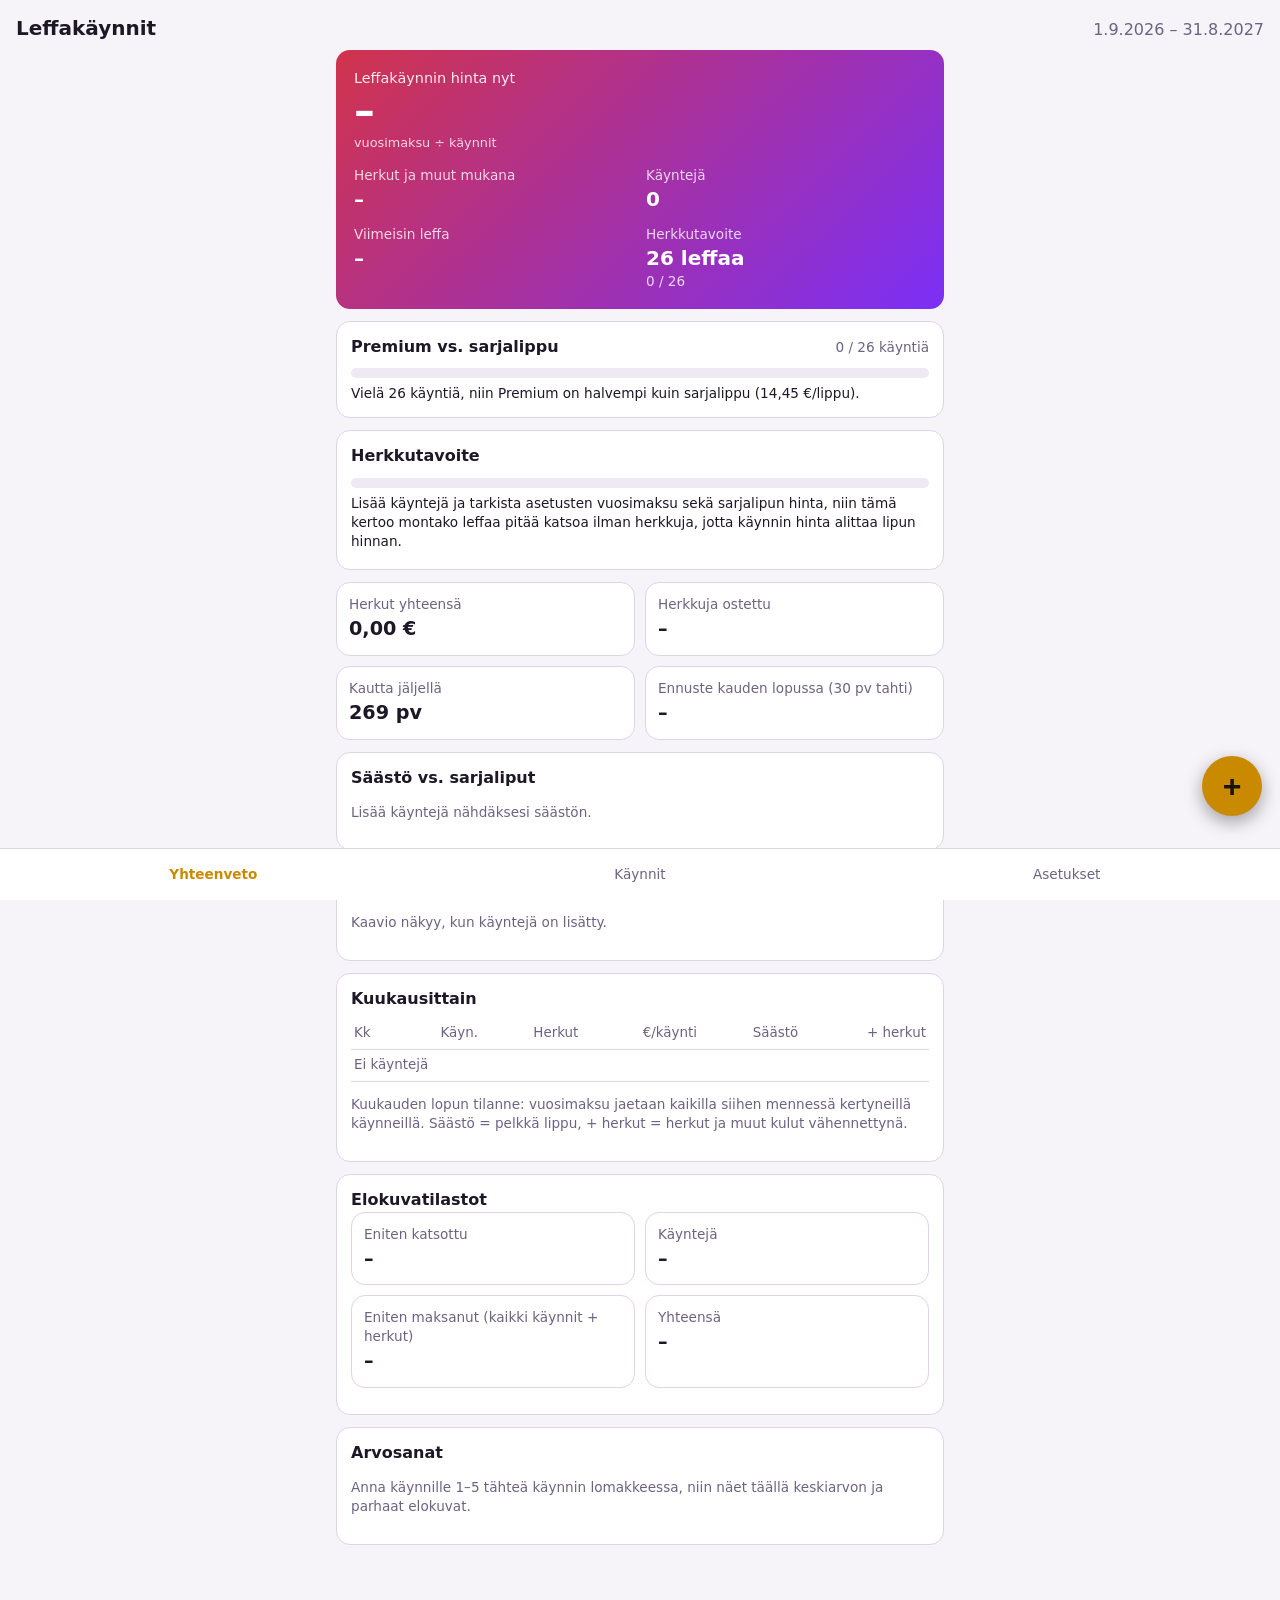
==== index.html @ 251f6cc2 "v21: fix CSV import/export round-trip, mobile backup, iOS hint, version bump" ====
<!doctype html>
<html lang="fi">
<head>
  <meta charset="utf-8">
  <meta name="viewport" content="width=device-width, initial-scale=1, viewport-fit=cover">
  <meta name="theme-color" content="#14111a">
  <title>Leffakäynnit</title>
  <link rel="manifest" href="manifest.webmanifest">
  <link rel="icon" href="icon.svg" type="image/svg+xml">
  <link rel="apple-touch-icon" href="icon.svg">
  <link rel="stylesheet" href="style.css?v=21">
</head>
<body>
  <header class="top">
    <h1>Leffakäynnit</h1>
    <span id="season-label" class="muted"></span>
  </header>

  <main>
    <!-- Yhteenveto -->
    <section id="view-summary" class="view active">
      <div class="hero">
        <div class="hero-label">Leffakäynnin hinta nyt</div>
        <div class="hero-value" id="h-movie">–</div>
        <div class="hero-sub">vuosimaksu ÷ käynnit</div>
        <div class="hero-split">
          <div>
            <div class="small muted">Herkut ja muut mukana</div>
            <div class="big" id="h-total">–</div>
          </div>
          <div>
            <div class="small muted">Käyntejä</div>
            <div class="big" id="h-count">0</div>
          </div>
          <div>
            <div class="small muted">Viimeisin leffa</div>
            <div class="big" id="h-latest">–</div>
            <div class="small muted" id="h-latest-sub"></div>
          </div>
          <div>
            <div class="small muted">Herkkutavoite</div>
            <div class="big" id="h-goal">–</div>
            <div class="small muted" id="h-goal-sub"></div>
          </div>
        </div>
      </div>

      <div id="date-warning" class="card warn" hidden></div>

      <div id="rollover" class="card warn" hidden>
        <strong>Kausi on päättynyt</strong>
        <div class="small" id="rollover-text"></div>
        <div class="actions">
          <button id="rollover-settings" class="btn" type="button">Muokkaa asetuksia</button>
          <button id="rollover-advance" class="btn primary" type="button">Kausi vuodella eteenpäin</button>
        </div>
      </div>

      <div class="card">
        <div class="row-between">
          <strong>Premium vs. sarjalippu</strong>
          <span id="be-label" class="muted small"></span>
        </div>
        <div class="bar"><div id="be-bar"></div></div>
        <div id="be-text" class="small"></div>
      </div>

      <div class="card">
        <div class="row-between">
          <strong>Herkkutavoite</strong>
          <span id="sg-label" class="muted small"></span>
        </div>
        <div class="bar"><div id="sg-bar"></div></div>
        <div id="sg-text" class="small"></div>
        <div id="sg-budget" class="small muted"></div>
      </div>

      <div class="grid">
        <div class="stat"><div class="muted small">Herkut yhteensä</div><div class="val" id="s-snacks">–</div></div>
        <div class="stat"><div class="muted small">Herkkuja ostettu</div><div class="val" id="s-snacks-avg">–</div><div class="muted small" id="s-snacks-avg-sub"></div></div>
        <div class="stat"><div class="muted small">Kautta jäljellä</div><div class="val" id="s-left">–</div></div>
        <div class="stat"><div class="muted small">Ennuste kauden lopussa (30 pv tahti)</div><div class="val" id="s-proj">–</div></div>
      </div>

      <div class="card">
        <strong>Säästö vs. sarjaliput</strong>
        <div id="savings-compare"></div>
      </div>

      <div class="card">
        <strong>Kertynyt säästö vs. sarjaliput</strong>
        <div id="savings-chart" class="chart"></div>
      </div>

      <div class="card">
        <strong>Kuukausittain</strong>
        <div id="snack-budget" class="small" hidden></div>
        <div id="visits-chart" class="chart"></div>
        <table class="months">
          <thead><tr><th>Kk</th><th>Käyn.</th><th>Herkut</th><th>€/käynti</th><th>Säästö</th><th>+ herkut</th></tr></thead>
          <tbody id="months"></tbody>
        </table>
        <p class="small muted">Kuukauden lopun tilanne: vuosimaksu jaetaan kaikilla siihen mennessä kertyneillä käynneillä. Säästö = pelkkä lippu, + herkut = herkut ja muut kulut vähennettynä.</p>
      </div>

      <div class="card">
        <strong>Elokuvatilastot</strong>
        <div class="grid">
          <div class="stat">
            <div class="muted small">Eniten katsottu</div>
            <div class="val" id="s-most-watched">–</div>
          </div>
          <div class="stat">
            <div class="muted small">Käyntejä</div>
            <div class="val" id="s-most-watched-count">–</div>
          </div>
          <div class="stat">
            <div class="muted small">Eniten maksanut (kaikki käynnit + herkut)</div>
            <div class="val" id="s-most-expensive">–</div>
          </div>
          <div class="stat">
            <div class="muted small">Yhteensä</div>
            <div class="val" id="s-most-expensive-total">–</div>
          </div>
        </div>
      </div>

      <div class="card">
        <strong>Arvosanat</strong>
        <div id="ratings"></div>
      </div>
    </section>

    <!-- Käynnit -->
    <section id="view-list" class="view">
      <input id="search" type="search" placeholder="Hae elokuvaa…" autocomplete="off">
      <ul id="visits" class="visits"></ul>
      <p id="empty" class="muted center" hidden>Ei vielä käyntejä. Lisää ensimmäinen +-napista tai tuo Excel Asetuksista.</p>
    </section>

    <!-- Asetukset -->
    <section id="view-settings" class="view">
      <form id="settings-form" class="card form">
        <strong>Tilaus</strong>
        <label>Premium-vuosimaksu (€)<input name="annualFee" type="number" step="0.01" min="0" inputmode="decimal" required></label>
        <label>Sarjalipun hinta vertailuun (€/lippu)<input name="ticketPrice" type="number" step="0.01" min="0" inputmode="decimal" required></label>
        <label>Kausi alkaa<input name="seasonStart" type="date" required></label>
        <label>Kausi päättyy<input name="seasonEnd" type="date" required></label>
        <label>Vuosimaksun maksupäivä (valinnainen, säästökaavion nollapiste)<input name="feeDate" type="date"></label>
        <label>Kuukausibudjetti herkuille (€/kk, 0 = ei budjettia)<input name="snackBudget" type="number" step="0.01" min="0" inputmode="decimal"></label>
        <label>Oletusteatteri (esitäytetään uusiin käynteihin)<input name="location" type="text" placeholder="esim. Finnkino Tennispalatsi" list="locations"></label>
        <datalist id="locations"></datalist>
        <button type="submit" class="btn primary">Tallenna</button>
      </form>

      <div class="card form">
        <strong>Paikallinen kansio (vain tietokone)</strong>
        <p class="small muted">Chrome/Edge tietokoneella: varmuuskopiot tallentuvat valittuun kansioon, esim. OneDrive-synkronointikansioon.</p>
        <button id="pick-cloud-folder" class="btn" type="button">Valitse kansio</button>
        <p id="cloud-folder-status" class="small muted"></p>
        <label class="two">
          <input id="auto-cloud-save" type="checkbox">
          <span>Tallenna kansioon automaattisesti joka muutoksen jälkeen</span>
        </label>
      </div>

      <div class="card form">
        <strong>Tuo Excelistä</strong>
        <p class="small muted">Valitse Finnkino_Premium_Seuranta.xlsx. Sovellus lukee välilehden, jossa on sarakkeet Päivä, Elokuva ja Herkut €.</p>
        <input id="xlsx-file" type="file" accept=".xlsx,.xls,.csv">
        <div id="import-result" class="small"></div>
      </div>

      <div class="card form">
        <strong>Varmuuskopio</strong>
        <p class="small muted">Tiedot tallentuvat vain tähän selaimeen. Varmuuskopio tallentuu puhelimen tiedostoihin (Lataukset-kansio tai jakovalikko), ei selaimen välimuistiin.</p>
        <p id="backup-status" class="small muted"></p>
        <label class="two">
          <input id="auto-local-backup" type="checkbox">
          <span>Tallenna varmuuskopio puhelimeen automaattisesti kerran päivässä (muutoksen jälkeen)</span>
        </label>
        <div id="ios-hint" class="small muted" hidden>iPhone/iPad: lisää sovellus Koti-valikkoon (Jaa → Lisää Koti-valikkoon), jotta selain ei poista tietoja 7 päivän käyttämättömyyden jälkeen. Varmuuskopioi säännöllisesti (Lataa varmuuskopio → Mail).</div>
        <div class="actions">
          <button id="export-json" class="btn" type="button">Lataa varmuuskopio (.json)</button>
          <button id="copy-backup" class="btn" type="button">Kopioi leikepöydälle</button>
        </div>
        <label class="btn file-btn">Palauta varmuuskopio<input id="import-json" type="file" accept=".json,application/json" hidden></label>
        <button id="export-csv" class="btn" type="button">Vie CSV (Exceliin)</button>
        <button id="clear-all" class="btn danger" type="button">Poista kaikki käynnit</button>
      </div>
    </section>
  </main>

  <button id="fab" class="fab" aria-label="Lisää käynti">+</button>

  <nav class="tabs">
    <button data-view="summary" class="active">Yhteenveto</button>
    <button data-view="list">Käynnit</button>
    <button data-view="settings">Asetukset</button>
  </nav>

  <dialog id="visit-dialog">
    <form id="visit-form" method="dialog" class="form">
      <h2 id="dialog-title">Uusi käynti</h2>
      <input type="hidden" name="id">
      <label>Päivä<input name="date" type="date" required></label>
      <label>Elokuva<input name="title" type="text" required list="titles" autocomplete="off"></label>
      <datalist id="titles"></datalist>
      <label>Teatteri (valinnainen)<input name="theater" type="text" list="theaters" autocomplete="off"></label>
      <datalist id="theaters"></datalist>
      <div class="two">
        <label>Herkut €<input name="snacks" type="text" inputmode="decimal" pattern="[0-9]*[.,]?[0-9]{0,2}" placeholder="0,00"></label>
        <label>Muut kulut €<input name="other" type="text" inputmode="decimal" pattern="[0-9]*[.,]?[0-9]{0,2}" placeholder="0,00"></label>
      </div>
      <div class="rating-field">
        <span>Arvosana (valinnainen)</span>
        <div class="stars" id="rating-stars" role="radiogroup" aria-label="Arvosana">
          <button type="button" role="radio" data-v="1" aria-label="1 tähti">★</button>
          <button type="button" role="radio" data-v="2" aria-label="2 tähteä">★</button>
          <button type="button" role="radio" data-v="3" aria-label="3 tähteä">★</button>
          <button type="button" role="radio" data-v="4" aria-label="4 tähteä">★</button>
          <button type="button" role="radio" data-v="5" aria-label="5 tähteä">★</button>
        </div>
        <input type="hidden" name="rating">
      </div>
      <label>Muistiinpano<input name="note" type="text" placeholder="esim. 4DX, seuralainen…"></label>
      <div id="visit-preview" class="small muted" hidden></div>
      <div class="actions">
        <button type="button" id="delete-visit" class="btn danger" hidden>Poista</button>
        <span class="spacer"></span>
        <button type="button" id="cancel-visit" class="btn">Peruuta</button>
        <button type="submit" class="btn primary">Tallenna</button>
      </div>
    </form>
  </dialog>

  <div id="toast" class="toast" hidden></div>

  <script src="app.js?v=21"></script>
</body>
</html>
---- style.css ----
:root {
  --bg: #14111a;
  --surface: #1f1a28;
  --surface-2: #2a2335;
  --text: #f3eef8;
  --muted: #a99db8;
  --accent: #f5b301;
  --accent-2: #e8475f;
  --good: #3ecf8e;
  --bad: #ff6b6b;
  --border: #3a3147;
  --radius: 14px;
}
@media (prefers-color-scheme: light) {
  :root {
    --bg: #f6f3f9;
    --surface: #ffffff;
    --surface-2: #efe9f5;
    --text: #1d1726;
    --muted: #6d6380;
    --accent: #c98a00;
    --accent-2: #d1334c;
    --good: #138a59;
    --bad: #c62828;
    --border: #ddd4e7;
  }
}

* { box-sizing: border-box; }
html, body { margin: 0; }
body {
  background: var(--bg);
  color: var(--text);
  font: 16px/1.4 system-ui, -apple-system, "Segoe UI", Roboto, sans-serif;
  padding-bottom: calc(76px + env(safe-area-inset-bottom));
  -webkit-tap-highlight-color: transparent;
}
.top {
  display: flex; align-items: baseline; justify-content: space-between; gap: 8px;
  padding: calc(14px + env(safe-area-inset-top)) 16px 8px;
}
.top h1 { font-size: 1.25rem; margin: 0; }
main { padding: 0 16px; max-width: 640px; margin: 0 auto; }

.view { display: none; }
.view.active { display: block; }

.muted { color: var(--muted); }
.small { font-size: .85rem; }
.center { text-align: center; }
.row-between { display: flex; justify-content: space-between; align-items: baseline; gap: 8px; }

.hero {
  background: linear-gradient(135deg, var(--accent-2), #7b2ff7);
  color: #fff; border-radius: var(--radius); padding: 18px; margin-bottom: 12px;
}
.hero-label { opacity: .9; font-size: .9rem; }
.hero-value { font-size: 2.6rem; font-weight: 800; letter-spacing: -.02em; line-height: 1.1; }
.hero-sub { opacity: .8; font-size: .8rem; }
.hero-split { display: grid; grid-template-columns: 1fr 1fr; gap: 12px; margin-top: 14px; }
.hero-split .muted { color: rgba(255,255,255,.8); }
.hero-split .big { font-size: 1.25rem; overflow-wrap: anywhere; }
.hero-split .big.main { font-size: 1.4rem; }
.big { font-size: 1.4rem; font-weight: 700; }

.card {
  background: var(--surface); border: 1px solid var(--border);
  border-radius: var(--radius); padding: 14px; margin-bottom: 12px;
}
.grid { display: grid; grid-template-columns: 1fr 1fr; gap: 10px; margin-bottom: 12px; }
.stat { background: var(--surface); border: 1px solid var(--border); border-radius: var(--radius); padding: 12px; }
.stat .val { font-size: 1.2rem; font-weight: 700; margin-top: 2px; }
.good { color: var(--good); }
.bad { color: var(--bad); }

.bar { height: 10px; background: var(--surface-2); border-radius: 99px; overflow: hidden; margin: 10px 0 6px; }
.bar > div { height: 100%; width: 0; background: var(--good); border-radius: 99px; transition: width .4s; }

#sg-budget { margin-top: 4px; }

.chart { margin-top: 8px; }
.chart svg { width: 100%; height: auto; display: block; }
.chart text { fill: var(--muted); font-size: 10px; }
.legend { display: flex; flex-wrap: wrap; gap: 12px; color: var(--muted); }
.dot { display: inline-block; width: 10px; height: 10px; border-radius: 50%; margin-right: 5px; vertical-align: -1px; }

table.months { width: 100%; border-collapse: collapse; margin-top: 8px; font-size: .84rem; }
.months th, .months td { text-align: right; padding: 6px 3px; border-bottom: 1px solid var(--border); }
.months th:first-child, .months td:first-child { text-align: left; }
.months th { color: var(--muted); font-weight: 500; }

input[type=search], .form input {
  width: 100%; font: inherit; color: var(--text); background: var(--surface-2);
  border: 1px solid var(--border); border-radius: 10px; padding: 11px 12px;
}
input[type=search] { margin-bottom: 12px; background: var(--surface); }
input:focus { outline: 2px solid var(--accent); outline-offset: 0; }

.visits { list-style: none; margin: 0; padding: 0; }
.visit {
  background: var(--surface); border: 1px solid var(--border); border-radius: var(--radius);
  padding: 12px 14px; margin-bottom: 10px; display: grid; grid-template-columns: auto 1fr auto; gap: 4px 12px;
  align-items: center; cursor: pointer;
}
.visit:active { background: var(--surface-2); }
.visit .nro {
  grid-row: span 2; width: 38px; height: 38px; border-radius: 50%; background: var(--surface-2);
  display: grid; place-items: center; font-weight: 700; font-size: .9rem;
}
.visit .title { font-weight: 600; overflow: hidden; text-overflow: ellipsis; white-space: nowrap; }
.visit .meta { color: var(--muted); font-size: .8rem; }
.visit .price { text-align: right; grid-row: span 2; }
.visit .price b { display: block; font-size: 1.05rem; color: var(--accent); }
.visit .price span { font-size: .75rem; color: var(--muted); }
.visit .snack { color: var(--accent-2); }

.form { display: flex; flex-direction: column; gap: 10px; }
.form label { display: flex; flex-direction: column; gap: 4px; font-size: .85rem; color: var(--muted); }
.two { display: grid; grid-template-columns: 1fr 1fr; gap: 10px; }
.actions { display: flex; gap: 8px; align-items: center; margin-top: 4px; }
.spacer { flex: 1; }

.btn {
  font: inherit; font-weight: 600; color: var(--text); background: var(--surface-2);
  border: 1px solid var(--border); border-radius: 10px; padding: 11px 14px; cursor: pointer; text-align: center;
}
.btn.primary { background: var(--accent); color: #1a1300; border-color: transparent; }
.btn.danger { color: var(--bad); }
.file-btn { display: block; color: var(--text) !important; font-size: 1rem !important; }

.fab {
  position: fixed; right: 18px; bottom: calc(84px + env(safe-area-inset-bottom));
  width: 60px; height: 60px; border-radius: 50%; border: 0;
  background: var(--accent); color: #1a1300; font-size: 2rem; font-weight: 600; line-height: 1;
  box-shadow: 0 6px 18px rgba(0,0,0,.35); cursor: pointer;
}
.tabs {
  position: fixed; left: 0; right: 0; bottom: 0; display: grid; grid-template-columns: repeat(3, 1fr);
  background: var(--surface); border-top: 1px solid var(--border);
  padding-bottom: env(safe-area-inset-bottom);
}
.tabs button {
  font: inherit; font-size: .85rem; background: none; border: 0; color: var(--muted);
  padding: 16px 4px; cursor: pointer;
}
.tabs button.active { color: var(--accent); font-weight: 700; }

dialog {
  width: min(560px, calc(100vw - 24px)); max-height: calc(100vh - 24px);
  background: var(--surface); color: var(--text); border: 1px solid var(--border);
  border-radius: 18px; padding: 16px;
}
dialog::backdrop { background: rgba(0,0,0,.55); }
dialog h2 { margin: 0 0 4px; font-size: 1.15rem; }

.toast {
  position: fixed; left: 50%; transform: translateX(-50%); bottom: calc(160px + env(safe-area-inset-bottom));
  background: var(--text); color: var(--bg); padding: 10px 16px; border-radius: 99px; font-size: .9rem;
  max-width: calc(100vw - 32px);
}
.warn { border-color: var(--bad); background: color-mix(in srgb, var(--bad) 10%, var(--surface)); }
.visit.suspect { border-color: var(--bad); border-style: dashed; }
.visit.suspect .nro { background: var(--bad); color: #fff; }
.visit.suspect .meta { color: var(--bad); }
.chart .bar-value { fill: var(--text); font-size: 11px; font-weight: 700; }
.months.compare td:first-child { color: var(--muted); }
.months.compare th { font-size: .8rem; }
.rating-field { display: flex; flex-direction: column; gap: 4px; font-size: .85rem; color: var(--muted); }
.stars { display: flex; gap: 4px; }
.stars button {
  font-size: 1.9rem; line-height: 1; width: 44px; height: 44px; padding: 0; cursor: pointer;
  background: none; border: 0; color: var(--border);
}
.stars button.on { color: var(--accent); }
.stars-small { color: var(--accent); letter-spacing: 1px; }
.rating-summary { display: flex; align-items: baseline; gap: 10px; margin: 6px 0 10px; }
.rating-avg { font-size: 1.8rem; font-weight: 800; color: var(--accent); }
.dist { display: flex; flex-direction: column; gap: 4px; margin-bottom: 12px; }
.dist-row { display: grid; grid-template-columns: 34px 1fr 24px; align-items: center; gap: 8px; font-size: .8rem; }
.dist-row span:last-child { text-align: right; color: var(--muted); }
.dist-bar { height: 8px; background: var(--surface-2); border-radius: 99px; overflow: hidden; }
.dist-bar > div { height: 100%; background: var(--accent); border-radius: 99px; }
.rating-list { list-style: none; margin: 4px 0 10px; padding: 0; font-size: .9rem; }
.rating-list li { padding: 4px 0; border-bottom: 1px solid var(--border); }
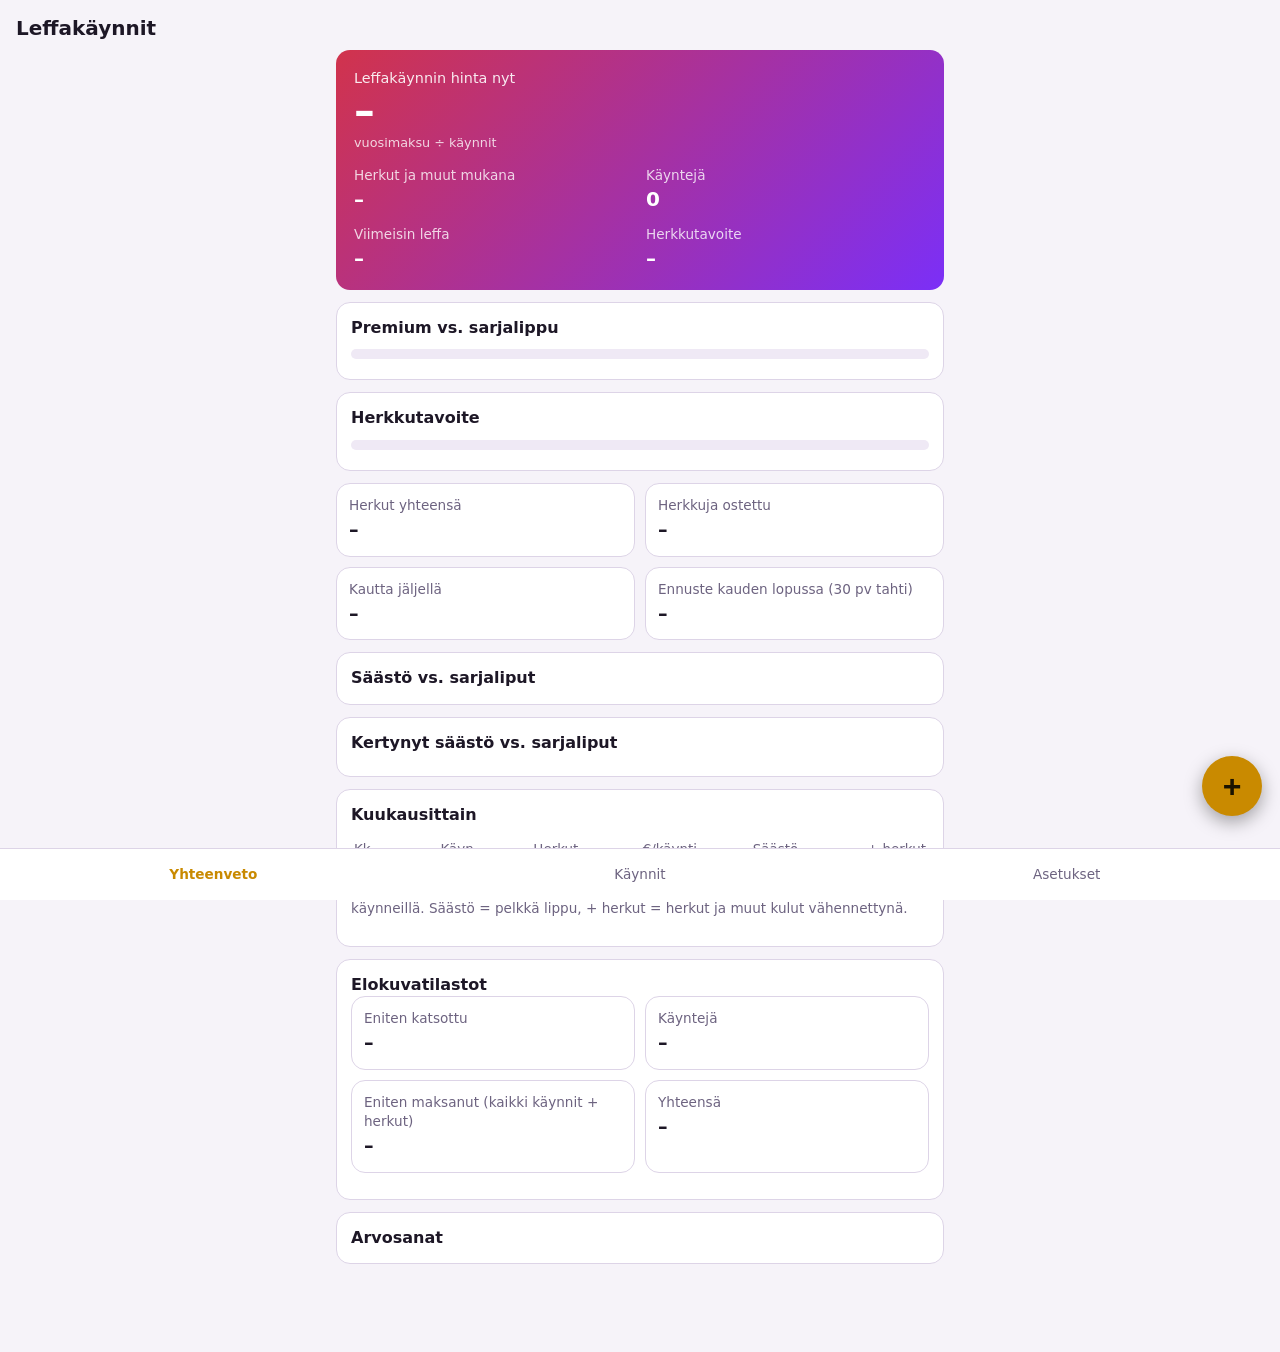
==== commit 46d01cfe: "v22: add English language support (i18n) with language selector" ====
--- a/index.html
+++ b/index.html
@@ -8,11 +8,11 @@
   <link rel="manifest" href="manifest.webmanifest">
   <link rel="icon" href="icon.svg" type="image/svg+xml">
   <link rel="apple-touch-icon" href="icon.svg">
-  <link rel="stylesheet" href="style.css?v=21">
+  <link rel="stylesheet" href="style.css?v=22">
 </head>
 <body>
   <header class="top">
-    <h1>Leffakäynnit</h1>
+    <h1 data-i18n="appTitle">Leffakäynnit</h1>
     <span id="season-label" class="muted"></span>
   </header>
 
@@ -20,9 +20,9 @@
     <!-- Yhteenveto -->
     <section id="view-summary" class="view active">
       <div class="hero">
-        <div class="hero-label">Leffakäynnin hinta nyt</div>
+        <div class="hero-label" data-i18n="heroLabel">Leffakäynnin hinta nyt</div>
         <div class="hero-value" id="h-movie">–</div>
-        <div class="hero-sub">vuosimaksu ÷ käynnit</div>
+        <div class="hero-sub" data-i18n="heroSub">vuosimaksu ÷ käynnit</div>
         <div class="hero-split">
           <div>
             <div class="small muted">Herkut ja muut mukana</div>
@@ -33,12 +33,12 @@
             <div class="big" id="h-count">0</div>
           </div>
           <div>
-            <div class="small muted">Viimeisin leffa</div>
+            <div class="small muted" data-i18n="latestMovie">Viimeisin leffa</div>
             <div class="big" id="h-latest">–</div>
             <div class="small muted" id="h-latest-sub"></div>
           </div>
           <div>
-            <div class="small muted">Herkkutavoite</div>
+            <div class="small muted" data-i18n="treatGoal">Herkkutavoite</div>
             <div class="big" id="h-goal">–</div>
             <div class="small muted" id="h-goal-sub"></div>
           </div>
@@ -48,7 +48,7 @@
       <div id="date-warning" class="card warn" hidden></div>
 
       <div id="rollover" class="card warn" hidden>
-        <strong>Kausi on päättynyt</strong>
+        <strong data-i18n="rolloverTitle">Kausi on päättynyt</strong>
         <div class="small" id="rollover-text"></div>
         <div class="actions">
           <button id="rollover-settings" class="btn" type="button">Muokkaa asetuksia</button>
@@ -58,7 +58,7 @@
 
       <div class="card">
         <div class="row-between">
-          <strong>Premium vs. sarjalippu</strong>
+          <strong data-i18n="premiumVsTicket">Premium vs. sarjalippu</strong>
           <span id="be-label" class="muted small"></span>
         </div>
         <div class="bar"><div id="be-bar"></div></div>
@@ -67,7 +67,7 @@
 
       <div class="card">
         <div class="row-between">
-          <strong>Herkkutavoite</strong>
+          <strong data-i18n="treatGoalCard">Herkkutavoite</strong>
           <span id="sg-label" class="muted small"></span>
         </div>
         <div class="bar"><div id="sg-bar"></div></div>
@@ -76,117 +76,124 @@
       </div>
 
       <div class="grid">
-        <div class="stat"><div class="muted small">Herkut yhteensä</div><div class="val" id="s-snacks">–</div></div>
-        <div class="stat"><div class="muted small">Herkkuja ostettu</div><div class="val" id="s-snacks-avg">–</div><div class="muted small" id="s-snacks-avg-sub"></div></div>
-        <div class="stat"><div class="muted small">Kautta jäljellä</div><div class="val" id="s-left">–</div></div>
-        <div class="stat"><div class="muted small">Ennuste kauden lopussa (30 pv tahti)</div><div class="val" id="s-proj">–</div></div>
-      </div>
-
-      <div class="card">
-        <strong>Säästö vs. sarjaliput</strong>
+        <div class="stat"><div class="muted small" data-i18n="snacksTotal">Herkut yhteensä</div><div class="val" id="s-snacks">–</div></div>
+        <div class="stat"><div class="muted small" data-i18n="snacksBought">Herkkuja ostettu</div><div class="val" id="s-snacks-avg">–</div><div class="muted small" id="s-snacks-avg-sub"></div></div>
+        <div class="stat"><div class="muted small" data-i18n="seasonLeft">Kautta jäljellä</div><div class="val" id="s-left">–</div></div>
+        <div class="stat"><div class="muted small" data-i18n="forecastEnd">Ennuste kauden lopussa (30 pv tahti)</div><div class="val" id="s-proj">–</div></div>
+      </div>
+
+      <div class="card">
+        <strong data-i18n="savingsVsTickets">Säästö vs. sarjaliput</strong>
         <div id="savings-compare"></div>
       </div>
 
       <div class="card">
-        <strong>Kertynyt säästö vs. sarjaliput</strong>
+        <strong data-i18n="accumulatedSavings">Kertynyt säästö vs. sarjaliput</strong>
         <div id="savings-chart" class="chart"></div>
       </div>
 
       <div class="card">
-        <strong>Kuukausittain</strong>
+        <strong data-i18n="monthly">Kuukausittain</strong>
         <div id="snack-budget" class="small" hidden></div>
         <div id="visits-chart" class="chart"></div>
         <table class="months">
           <thead><tr><th>Kk</th><th>Käyn.</th><th>Herkut</th><th>€/käynti</th><th>Säästö</th><th>+ herkut</th></tr></thead>
           <tbody id="months"></tbody>
         </table>
-        <p class="small muted">Kuukauden lopun tilanne: vuosimaksu jaetaan kaikilla siihen mennessä kertyneillä käynneillä. Säästö = pelkkä lippu, + herkut = herkut ja muut kulut vähennettynä.</p>
-      </div>
-
-      <div class="card">
-        <strong>Elokuvatilastot</strong>
+        <p class="small muted" data-i18n="monthlyFootnote">Kuukauden lopun tilanne: vuosimaksu jaetaan kaikilla siihen mennessä kertyneillä käynneillä. Säästö = pelkkä lippu, + herkut = herkut ja muut kulut vähennettynä.</p>
+      </div>
+
+      <div class="card">
+        <strong data-i18n="movieStats">Elokuvatilastot</strong>
         <div class="grid">
           <div class="stat">
-            <div class="muted small">Eniten katsottu</div>
+            <div class="muted small" data-i18n="mostWatched">Eniten katsottu</div>
             <div class="val" id="s-most-watched">–</div>
           </div>
           <div class="stat">
-            <div class="muted small">Käyntejä</div>
+            <div class="muted small" data-i18n="visitCount">Käyntejä</div>
             <div class="val" id="s-most-watched-count">–</div>
           </div>
           <div class="stat">
-            <div class="muted small">Eniten maksanut (kaikki käynnit + herkut)</div>
+            <div class="muted small" data-i18n="mostExpensive">Eniten maksanut (kaikki käynnit + herkut)</div>
             <div class="val" id="s-most-expensive">–</div>
           </div>
           <div class="stat">
-            <div class="muted small">Yhteensä</div>
+            <div class="muted small" data-i18n="total">Yhteensä</div>
             <div class="val" id="s-most-expensive-total">–</div>
           </div>
         </div>
       </div>
 
       <div class="card">
-        <strong>Arvosanat</strong>
+        <strong data-i18n="ratings">Arvosanat</strong>
         <div id="ratings"></div>
       </div>
     </section>
 
     <!-- Käynnit -->
     <section id="view-list" class="view">
-      <input id="search" type="search" placeholder="Hae elokuvaa…" autocomplete="off">
+      <input id="search" type="search" placeholder="Hae elokuvaa…" data-i18n-placeholder="searchPlaceholder" autocomplete="off">
       <ul id="visits" class="visits"></ul>
-      <p id="empty" class="muted center" hidden>Ei vielä käyntejä. Lisää ensimmäinen +-napista tai tuo Excel Asetuksista.</p>
+      <p id="empty" class="muted center" hidden data-i18n="emptyVisits">Ei vielä käyntejä. Lisää ensimmäinen +-napista tai tuo Excel Asetuksista.</p>
     </section>
 
     <!-- Asetukset -->
     <section id="view-settings" class="view">
+      <div class="card form">
+        <strong data-i18n="langLabel">Kieli / Language</strong>
+        <select id="lang-select" class="btn">
+          <option value="fi" data-i18n="langFi">Suomi</option>
+          <option value="en" data-i18n="langEn">English</option>
+        </select>
+      </div>
       <form id="settings-form" class="card form">
-        <strong>Tilaus</strong>
-        <label>Premium-vuosimaksu (€)<input name="annualFee" type="number" step="0.01" min="0" inputmode="decimal" required></label>
-        <label>Sarjalipun hinta vertailuun (€/lippu)<input name="ticketPrice" type="number" step="0.01" min="0" inputmode="decimal" required></label>
-        <label>Kausi alkaa<input name="seasonStart" type="date" required></label>
-        <label>Kausi päättyy<input name="seasonEnd" type="date" required></label>
-        <label>Vuosimaksun maksupäivä (valinnainen, säästökaavion nollapiste)<input name="feeDate" type="date"></label>
-        <label>Kuukausibudjetti herkuille (€/kk, 0 = ei budjettia)<input name="snackBudget" type="number" step="0.01" min="0" inputmode="decimal"></label>
-        <label>Oletusteatteri (esitäytetään uusiin käynteihin)<input name="location" type="text" placeholder="esim. Finnkino Tennispalatsi" list="locations"></label>
+        <strong data-i18n="subscription">Tilaus</strong>
+        <label><span data-i18n="annualFee">Premium-vuosimaksu (€)</span><input name="annualFee" type="number" step="0.01" min="0" inputmode="decimal" required></label>
+        <label><span data-i18n="ticketPrice">Sarjalipun hinta vertailuun (€/lippu)</span><input name="ticketPrice" type="number" step="0.01" min="0" inputmode="decimal" required></label>
+        <label><span data-i18n="seasonStart">Kausi alkaa</span><input name="seasonStart" type="date" required></label>
+        <label><span data-i18n="seasonEnd">Kausi päättyy</span><input name="seasonEnd" type="date" required></label>
+        <label><span data-i18n="feeDate">Vuosimaksun maksupäivä (valinnainen, säästökaavion nollapiste)</span><input name="feeDate" type="date"></label>
+        <label><span data-i18n="snackBudget">Kuukausibudjetti herkuille (€/kk, 0 = ei budjettia)</span><input name="snackBudget" type="number" step="0.01" min="0" inputmode="decimal"></label>
+        <label><span data-i18n="defaultTheater">Oletusteatteri (esitäytetään uusiin käynteihin)</span><input name="location" type="text" placeholder="esim. Finnkino Tennispalatsi" list="locations"></label>
         <datalist id="locations"></datalist>
-        <button type="submit" class="btn primary">Tallenna</button>
+        <button type="submit" class="btn primary" data-i18n="save">Tallenna</button>
       </form>
 
       <div class="card form">
-        <strong>Paikallinen kansio (vain tietokone)</strong>
-        <p class="small muted">Chrome/Edge tietokoneella: varmuuskopiot tallentuvat valittuun kansioon, esim. OneDrive-synkronointikansioon.</p>
-        <button id="pick-cloud-folder" class="btn" type="button">Valitse kansio</button>
+        <strong data-i18n="localFolder">Paikallinen kansio (vain tietokone)</strong>
+        <p class="small muted" data-i18n="localFolderDesc">Chrome/Edge tietokoneella: varmuuskopiot tallentuvat valittuun kansioon, esim. OneDrive-synkronointikansioon.</p>
+        <button id="pick-cloud-folder" class="btn" type="button" data-i18n="pickFolder">Valitse kansio</button>
         <p id="cloud-folder-status" class="small muted"></p>
         <label class="two">
           <input id="auto-cloud-save" type="checkbox">
-          <span>Tallenna kansioon automaattisesti joka muutoksen jälkeen</span>
+          <span data-i18n="autoCloudSave">Tallenna kansioon automaattisesti joka muutoksen jälkeen</span>
         </label>
       </div>
 
       <div class="card form">
-        <strong>Tuo Excelistä</strong>
-        <p class="small muted">Valitse Finnkino_Premium_Seuranta.xlsx. Sovellus lukee välilehden, jossa on sarakkeet Päivä, Elokuva ja Herkut €.</p>
+        <strong data-i18n="importExcel">Tuo Excelistä</strong>
+        <p class="small muted" data-i18n="importExcelDesc">Valitse Finnkino_Premium_Seuranta.xlsx. Sovellus lukee välilehden, jossa on sarakkeet Päivä, Elokuva ja Herkut €.</p>
         <input id="xlsx-file" type="file" accept=".xlsx,.xls,.csv">
         <div id="import-result" class="small"></div>
       </div>
 
       <div class="card form">
-        <strong>Varmuuskopio</strong>
-        <p class="small muted">Tiedot tallentuvat vain tähän selaimeen. Varmuuskopio tallentuu puhelimen tiedostoihin (Lataukset-kansio tai jakovalikko), ei selaimen välimuistiin.</p>
+        <strong data-i18n="backup">Varmuuskopio</strong>
+        <p class="small muted" data-i18n="backupDesc">Tiedot tallentuvat vain tähän selaimeen. Varmuuskopio tallentuu puhelimen tiedostoihin (Lataukset-kansio tai jakovalikko), ei selaimen välimuistiin.</p>
         <p id="backup-status" class="small muted"></p>
         <label class="two">
           <input id="auto-local-backup" type="checkbox">
-          <span>Tallenna varmuuskopio puhelimeen automaattisesti kerran päivässä (muutoksen jälkeen)</span>
+          <span data-i18n="autoLocalBackup">Tallenna varmuuskopio puhelimeen automaattisesti kerran päivässä (muutoksen jälkeen)</span>
         </label>
         <div id="ios-hint" class="small muted" hidden>iPhone/iPad: lisää sovellus Koti-valikkoon (Jaa → Lisää Koti-valikkoon), jotta selain ei poista tietoja 7 päivän käyttämättömyyden jälkeen. Varmuuskopioi säännöllisesti (Lataa varmuuskopio → Mail).</div>
         <div class="actions">
-          <button id="export-json" class="btn" type="button">Lataa varmuuskopio (.json)</button>
-          <button id="copy-backup" class="btn" type="button">Kopioi leikepöydälle</button>
-        </div>
-        <label class="btn file-btn">Palauta varmuuskopio<input id="import-json" type="file" accept=".json,application/json" hidden></label>
-        <button id="export-csv" class="btn" type="button">Vie CSV (Exceliin)</button>
-        <button id="clear-all" class="btn danger" type="button">Poista kaikki käynnit</button>
+          <button id="export-json" class="btn" type="button" data-i18n="downloadBackup">Lataa varmuuskopio (.json)</button>
+          <button id="copy-backup" class="btn" type="button" data-i18n="copyClipboard">Kopioi leikepöydälle</button>
+        </div>
+        <label class="btn file-btn" data-i18n="restoreBackup">Palauta varmuuskopio<input id="import-json" type="file" accept=".json,application/json" hidden></label>
+        <button id="export-csv" class="btn" type="button" data-i18n="exportCsv">Vie CSV (Exceliin)</button>
+        <button id="clear-all" class="btn danger" type="button" data-i18n="clearAll">Poista kaikki käynnit</button>
       </div>
     </section>
   </main>
@@ -203,14 +210,14 @@
     <form id="visit-form" method="dialog" class="form">
       <h2 id="dialog-title">Uusi käynti</h2>
       <input type="hidden" name="id">
-      <label>Päivä<input name="date" type="date" required></label>
-      <label>Elokuva<input name="title" type="text" required list="titles" autocomplete="off"></label>
+      <label><span data-i18n="dialogDate">Päivä</span><input name="date" type="date" required></label>
+      <label><span data-i18n="dialogMovie">Elokuva</span><input name="title" type="text" required list="titles" autocomplete="off"></label>
       <datalist id="titles"></datalist>
-      <label>Teatteri (valinnainen)<input name="theater" type="text" list="theaters" autocomplete="off"></label>
+      <label><span data-i18n="dialogTheater">Teatteri (valinnainen)</span><input name="theater" type="text" list="theaters" autocomplete="off"></label>
       <datalist id="theaters"></datalist>
       <div class="two">
-        <label>Herkut €<input name="snacks" type="text" inputmode="decimal" pattern="[0-9]*[.,]?[0-9]{0,2}" placeholder="0,00"></label>
-        <label>Muut kulut €<input name="other" type="text" inputmode="decimal" pattern="[0-9]*[.,]?[0-9]{0,2}" placeholder="0,00"></label>
+        <label><span data-i18n="dialogSnacks">Herkut €</span><input name="snacks" type="text" inputmode="decimal" pattern="[0-9]*[.,]?[0-9]{0,2}" placeholder="0,00"></label>
+        <label><span data-i18n="dialogOther">Muut kulut €</span><input name="other" type="text" inputmode="decimal" pattern="[0-9]*[.,]?[0-9]{0,2}" placeholder="0,00"></label>
       </div>
       <div class="rating-field">
         <span>Arvosana (valinnainen)</span>
@@ -223,19 +230,19 @@
         </div>
         <input type="hidden" name="rating">
       </div>
-      <label>Muistiinpano<input name="note" type="text" placeholder="esim. 4DX, seuralainen…"></label>
+      <label><span data-i18n="dialogNote">Muistiinpano</span><input name="note" type="text" placeholder="esim. 4DX, seuralainen…" data-i18n-placeholder="dialogNotePlaceholder"></label>
       <div id="visit-preview" class="small muted" hidden></div>
       <div class="actions">
         <button type="button" id="delete-visit" class="btn danger" hidden>Poista</button>
         <span class="spacer"></span>
         <button type="button" id="cancel-visit" class="btn">Peruuta</button>
-        <button type="submit" class="btn primary">Tallenna</button>
+        <button type="submit" class="btn primary" data-i18n="save">Tallenna</button>
       </div>
     </form>
   </dialog>
 
   <div id="toast" class="toast" hidden></div>
 
-  <script src="app.js?v=21"></script>
+  <script src="app.js?v=22"></script>
 </body>
 </html>
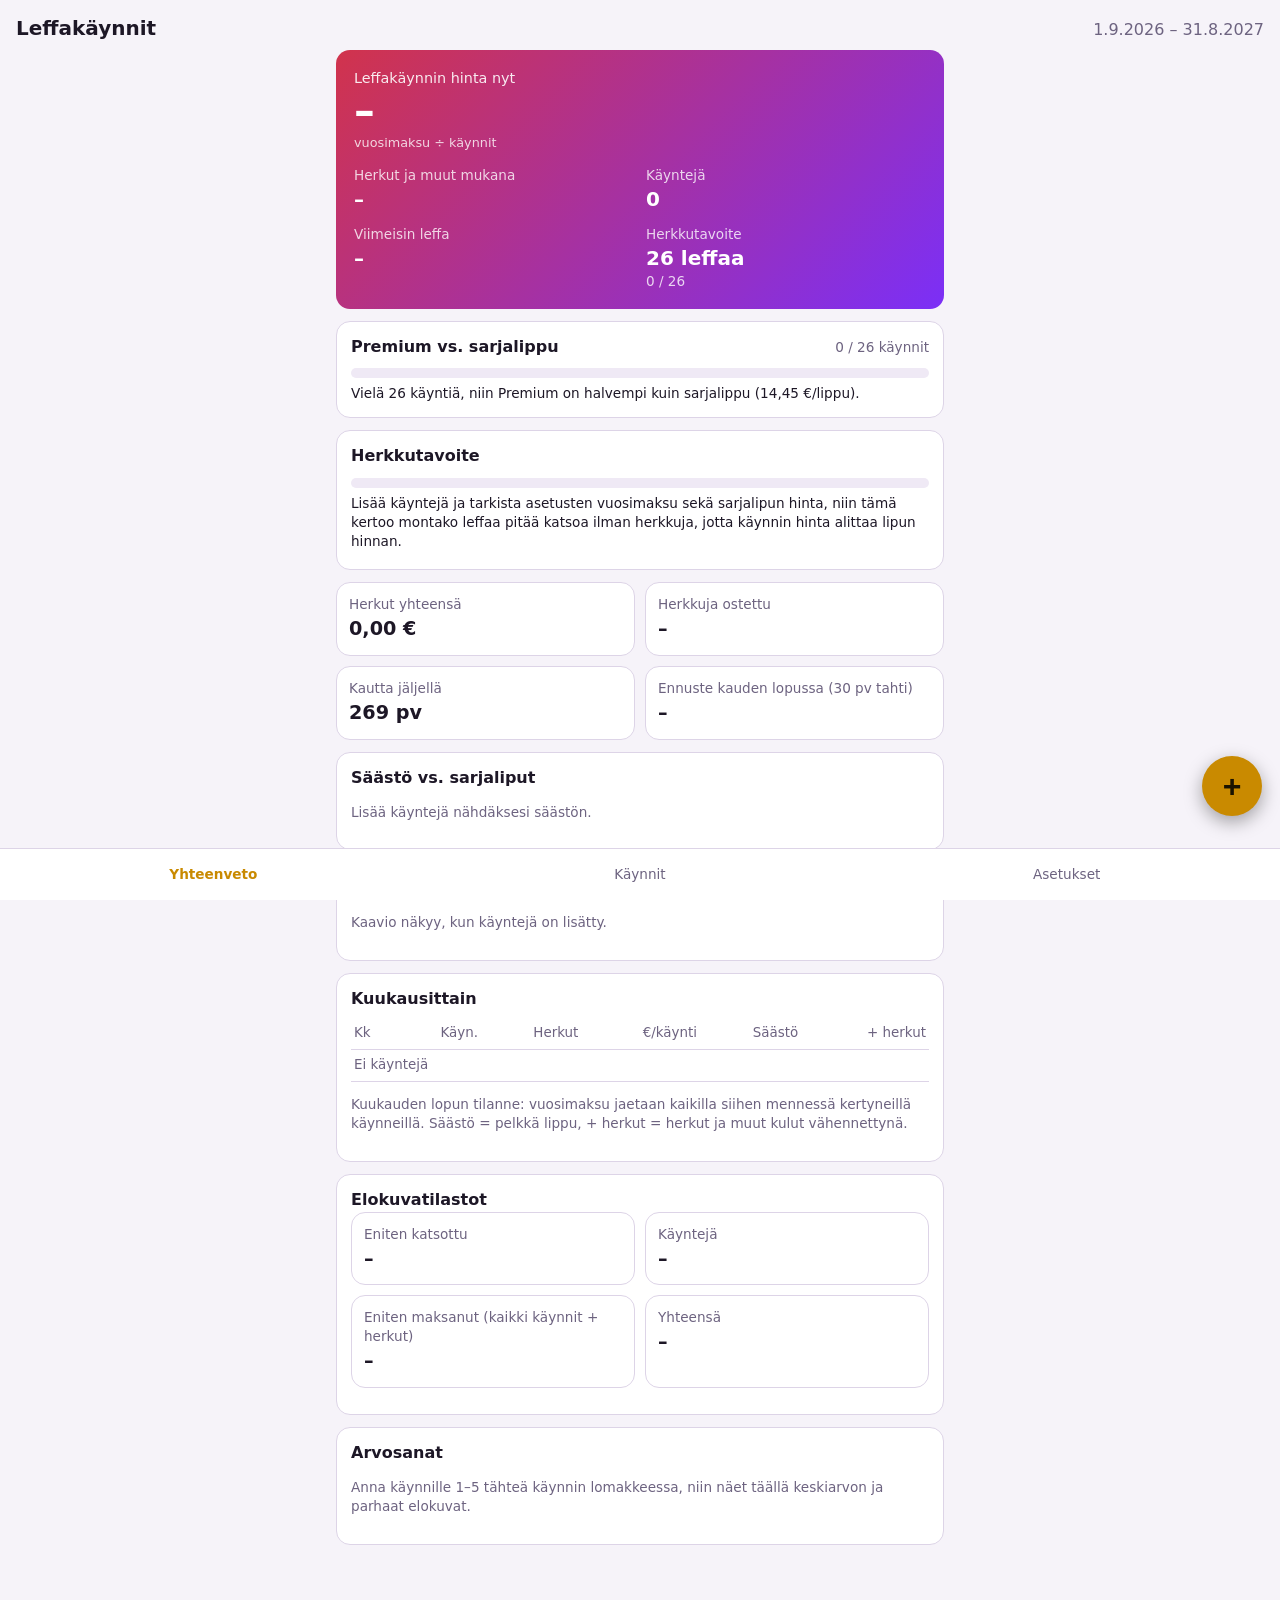
==== commit 0605cb3e: "v23: fix crash on load (i18n table called t() while I18N was uninitialized), add missing translation" ====
--- a/index.html
+++ b/index.html
@@ -8,7 +8,7 @@
   <link rel="manifest" href="manifest.webmanifest">
   <link rel="icon" href="icon.svg" type="image/svg+xml">
   <link rel="apple-touch-icon" href="icon.svg">
-  <link rel="stylesheet" href="style.css?v=22">
+  <link rel="stylesheet" href="style.css?v=23">
 </head>
 <body>
   <header class="top">
@@ -243,6 +243,6 @@
 
   <div id="toast" class="toast" hidden></div>
 
-  <script src="app.js?v=22"></script>
+  <script src="app.js?v=23"></script>
 </body>
 </html>
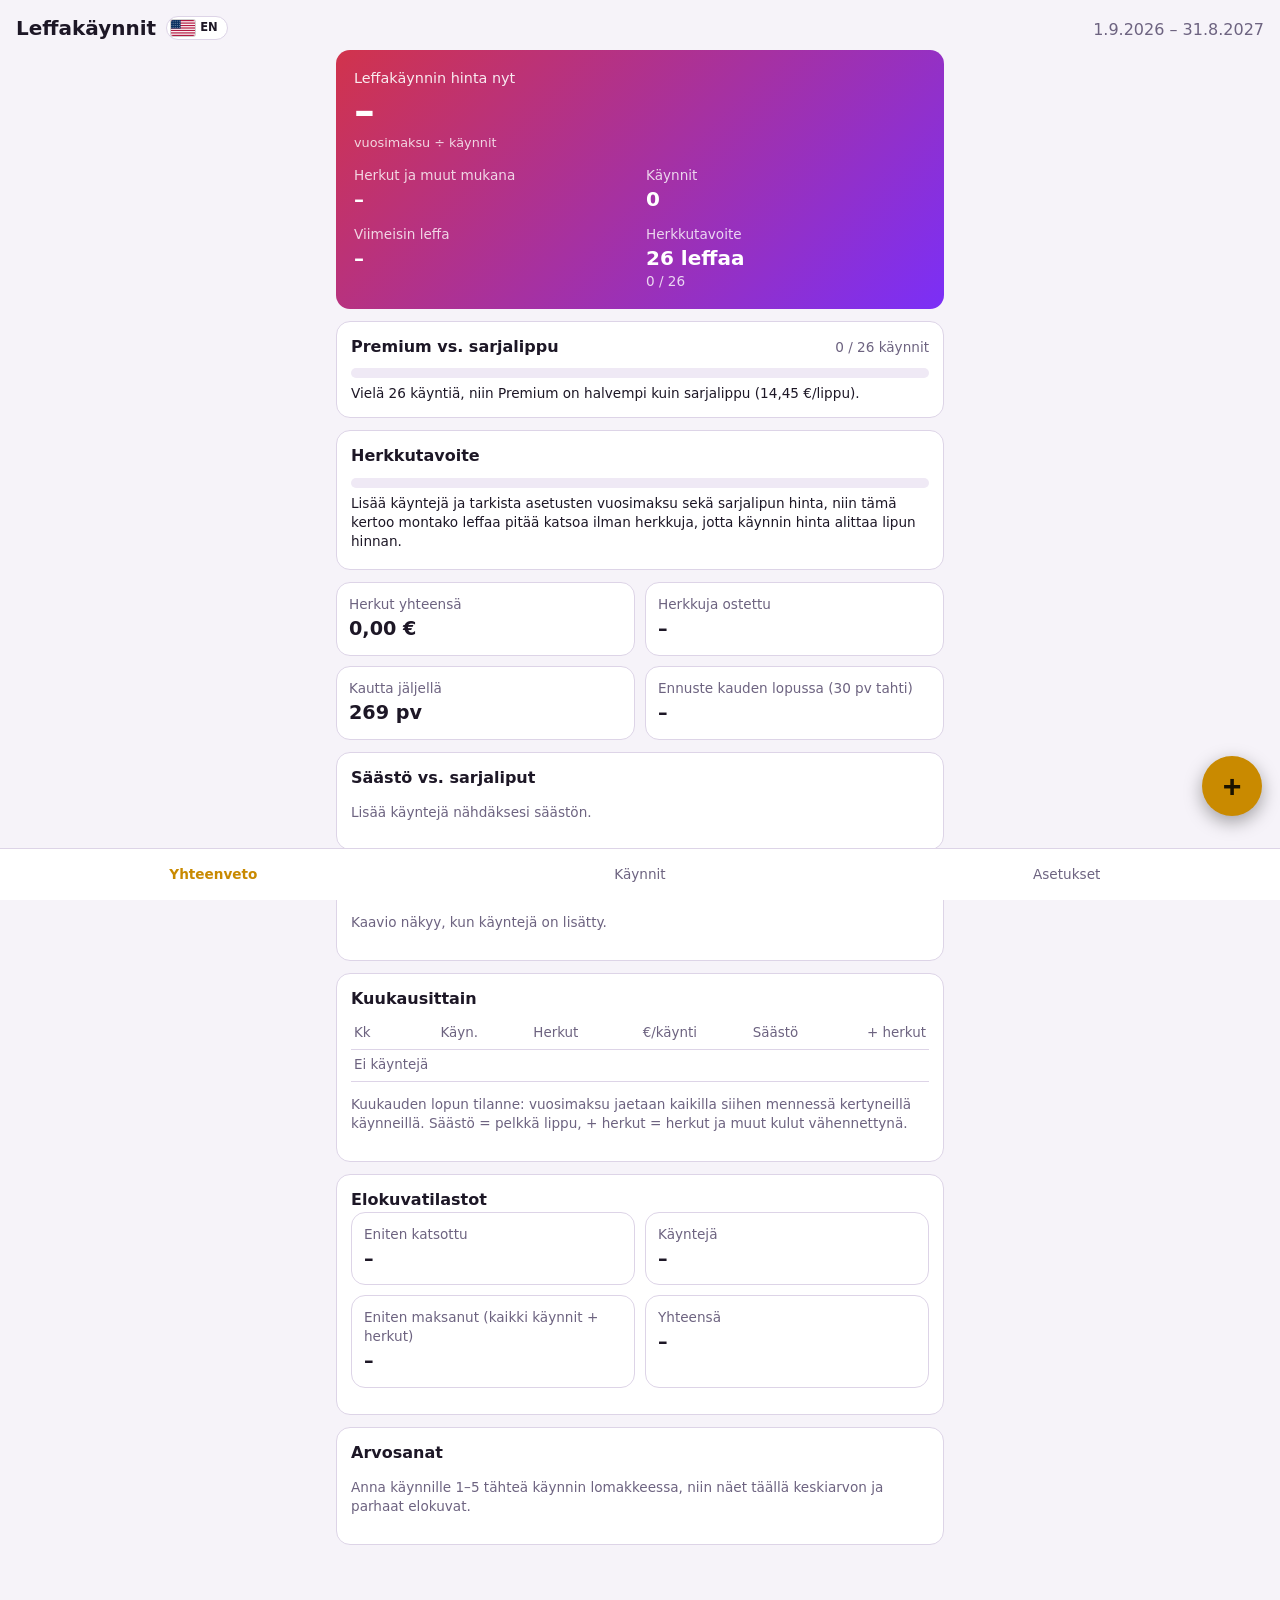
==== commit 8d859575: "v26: clickable flag-image language switcher (US/FI) in top-left, full Finnish/English UI and setting" ====
--- a/index.html
+++ b/index.html
@@ -8,11 +8,17 @@
   <link rel="manifest" href="manifest.webmanifest">
   <link rel="icon" href="icon.svg" type="image/svg+xml">
   <link rel="apple-touch-icon" href="icon.svg">
-  <link rel="stylesheet" href="style.css?v=23">
+  <link rel="stylesheet" href="style.css?v=26">
 </head>
 <body>
   <header class="top">
-    <h1 data-i18n="appTitle">Leffakäynnit</h1>
+    <div class="top-left">
+      <h1 data-i18n="appTitle">Leffakäynnit</h1>
+      <button id="lang-toggle" class="lang-toggle" type="button" title="Vaihda englantiin" aria-label="Vaihda englantiin">
+        <img id="lang-flag" src="flag-us.svg" alt="English" width="24" height="16">
+        <span id="lang-toggle-label">EN</span>
+      </button>
+    </div>
     <span id="season-label" class="muted"></span>
   </header>
 
@@ -25,11 +31,11 @@
         <div class="hero-sub" data-i18n="heroSub">vuosimaksu ÷ käynnit</div>
         <div class="hero-split">
           <div>
-            <div class="small muted">Herkut ja muut mukana</div>
+            <div class="small muted" data-i18n="snacksAndOther">Herkut ja muut mukana</div>
             <div class="big" id="h-total">–</div>
           </div>
           <div>
-            <div class="small muted">Käyntejä</div>
+            <div class="small muted" data-i18n="visits">Käyntejä</div>
             <div class="big" id="h-count">0</div>
           </div>
           <div>
@@ -51,8 +57,8 @@
         <strong data-i18n="rolloverTitle">Kausi on päättynyt</strong>
         <div class="small" id="rollover-text"></div>
         <div class="actions">
-          <button id="rollover-settings" class="btn" type="button">Muokkaa asetuksia</button>
-          <button id="rollover-advance" class="btn primary" type="button">Kausi vuodella eteenpäin</button>
+          <button id="rollover-settings" class="btn" type="button" data-i18n="rolloverSettings">Muokkaa asetuksia</button>
+          <button id="rollover-advance" class="btn primary" type="button" data-i18n="rolloverAdvance">Kausi vuodella eteenpäin</button>
         </div>
       </div>
 
@@ -97,7 +103,10 @@
         <div id="snack-budget" class="small" hidden></div>
         <div id="visits-chart" class="chart"></div>
         <table class="months">
-          <thead><tr><th>Kk</th><th>Käyn.</th><th>Herkut</th><th>€/käynti</th><th>Säästö</th><th>+ herkut</th></tr></thead>
+          <thead><tr>
+            <th data-i18n="monthHdr">Kk</th><th data-i18n="visitsHdr">Käyn.</th><th data-i18n="snacksHdr">Herkut</th>
+            <th data-i18n="perVisitHdr">€/käynti</th><th data-i18n="savingsHdr">Säästö</th><th data-i18n="plusSnacksHdr">+ herkut</th>
+          </tr></thead>
           <tbody id="months"></tbody>
         </table>
         <p class="small muted" data-i18n="monthlyFootnote">Kuukauden lopun tilanne: vuosimaksu jaetaan kaikilla siihen mennessä kertyneillä käynneillä. Säästö = pelkkä lippu, + herkut = herkut ja muut kulut vähennettynä.</p>
@@ -155,7 +164,7 @@
         <label><span data-i18n="seasonEnd">Kausi päättyy</span><input name="seasonEnd" type="date" required></label>
         <label><span data-i18n="feeDate">Vuosimaksun maksupäivä (valinnainen, säästökaavion nollapiste)</span><input name="feeDate" type="date"></label>
         <label><span data-i18n="snackBudget">Kuukausibudjetti herkuille (€/kk, 0 = ei budjettia)</span><input name="snackBudget" type="number" step="0.01" min="0" inputmode="decimal"></label>
-        <label><span data-i18n="defaultTheater">Oletusteatteri (esitäytetään uusiin käynteihin)</span><input name="location" type="text" placeholder="esim. Finnkino Tennispalatsi" list="locations"></label>
+        <label><span data-i18n="defaultTheater">Oletusteatteri (esitäytetään uusiin käynteihin)</span><input name="location" type="text" data-i18n-placeholder="defaultTheaterPlaceholder" placeholder="esim. Finnkino Tennispalatsi" list="locations"></label>
         <datalist id="locations"></datalist>
         <button type="submit" class="btn primary" data-i18n="save">Tallenna</button>
       </form>
@@ -186,7 +195,7 @@
           <input id="auto-local-backup" type="checkbox">
           <span data-i18n="autoLocalBackup">Tallenna varmuuskopio puhelimeen automaattisesti kerran päivässä (muutoksen jälkeen)</span>
         </label>
-        <div id="ios-hint" class="small muted" hidden>iPhone/iPad: lisää sovellus Koti-valikkoon (Jaa → Lisää Koti-valikkoon), jotta selain ei poista tietoja 7 päivän käyttämättömyyden jälkeen. Varmuuskopioi säännöllisesti (Lataa varmuuskopio → Mail).</div>
+        <div id="ios-hint" class="small muted" hidden data-i18n="iosHint">iPhone/iPad: lisää sovellus Koti-valikkoon (Jaa → Lisää Koti-valikkoon), jotta selain ei poista tietoja 7 päivän käyttämättömyyden jälkeen. Varmuuskopioi säännöllisesti (Lataa varmuuskopio → Mail).</div>
         <div class="actions">
           <button id="export-json" class="btn" type="button" data-i18n="downloadBackup">Lataa varmuuskopio (.json)</button>
           <button id="copy-backup" class="btn" type="button" data-i18n="copyClipboard">Kopioi leikepöydälle</button>
@@ -198,17 +207,17 @@
     </section>
   </main>
 
-  <button id="fab" class="fab" aria-label="Lisää käynti">+</button>
+  <button id="fab" class="fab" aria-label="Lisää käynti" data-i18n-aria="addVisit">+</button>
 
   <nav class="tabs">
-    <button data-view="summary" class="active">Yhteenveto</button>
-    <button data-view="list">Käynnit</button>
-    <button data-view="settings">Asetukset</button>
+    <button data-view="summary" class="active" data-i18n="tabsSummary">Yhteenveto</button>
+    <button data-view="list" data-i18n="visits">Käynnit</button>
+    <button data-view="settings" data-i18n="settings">Asetukset</button>
   </nav>
 
   <dialog id="visit-dialog">
     <form id="visit-form" method="dialog" class="form">
-      <h2 id="dialog-title">Uusi käynti</h2>
+      <h2 id="dialog-title" data-i18n="newVisit">Uusi käynti</h2>
       <input type="hidden" name="id">
       <label><span data-i18n="dialogDate">Päivä</span><input name="date" type="date" required></label>
       <label><span data-i18n="dialogMovie">Elokuva</span><input name="title" type="text" required list="titles" autocomplete="off"></label>
@@ -216,26 +225,26 @@
       <label><span data-i18n="dialogTheater">Teatteri (valinnainen)</span><input name="theater" type="text" list="theaters" autocomplete="off"></label>
       <datalist id="theaters"></datalist>
       <div class="two">
-        <label><span data-i18n="dialogSnacks">Herkut €</span><input name="snacks" type="text" inputmode="decimal" pattern="[0-9]*[.,]?[0-9]{0,2}" placeholder="0,00"></label>
-        <label><span data-i18n="dialogOther">Muut kulut €</span><input name="other" type="text" inputmode="decimal" pattern="[0-9]*[.,]?[0-9]{0,2}" placeholder="0,00"></label>
+        <label><span data-i18n="dialogSnacks">Herkut €</span><input name="snacks" type="text" inputmode="decimal" pattern="[0-9]*[.,]?[0-9]{0,2}" placeholder="0,00" data-i18n-placeholder="zeroAmount"></label>
+        <label><span data-i18n="dialogOther">Muut kulut €</span><input name="other" type="text" inputmode="decimal" pattern="[0-9]*[.,]?[0-9]{0,2}" placeholder="0,00" data-i18n-placeholder="zeroAmount"></label>
       </div>
       <div class="rating-field">
-        <span>Arvosana (valinnainen)</span>
-        <div class="stars" id="rating-stars" role="radiogroup" aria-label="Arvosana">
-          <button type="button" role="radio" data-v="1" aria-label="1 tähti">★</button>
-          <button type="button" role="radio" data-v="2" aria-label="2 tähteä">★</button>
-          <button type="button" role="radio" data-v="3" aria-label="3 tähteä">★</button>
-          <button type="button" role="radio" data-v="4" aria-label="4 tähteä">★</button>
-          <button type="button" role="radio" data-v="5" aria-label="5 tähteä">★</button>
+        <span data-i18n="dialogRating">Arvosana (valinnainen)</span>
+        <div class="stars" id="rating-stars" role="radiogroup" aria-label="Arvosana" data-i18n-aria="dialogRating">
+          <button type="button" role="radio" data-v="1" aria-label="1 tähti" data-i18n-aria="ratingAria1">★</button>
+          <button type="button" role="radio" data-v="2" aria-label="2 tähteä" data-i18n-aria="ratingAria2">★</button>
+          <button type="button" role="radio" data-v="3" aria-label="3 tähteä" data-i18n-aria="ratingAria3">★</button>
+          <button type="button" role="radio" data-v="4" aria-label="4 tähteä" data-i18n-aria="ratingAria4">★</button>
+          <button type="button" role="radio" data-v="5" aria-label="5 tähteä" data-i18n-aria="ratingAria5">★</button>
         </div>
         <input type="hidden" name="rating">
       </div>
       <label><span data-i18n="dialogNote">Muistiinpano</span><input name="note" type="text" placeholder="esim. 4DX, seuralainen…" data-i18n-placeholder="dialogNotePlaceholder"></label>
       <div id="visit-preview" class="small muted" hidden></div>
       <div class="actions">
-        <button type="button" id="delete-visit" class="btn danger" hidden>Poista</button>
+        <button type="button" id="delete-visit" class="btn danger" hidden data-i18n="dialogDelete">Poista</button>
         <span class="spacer"></span>
-        <button type="button" id="cancel-visit" class="btn">Peruuta</button>
+        <button type="button" id="cancel-visit" class="btn" data-i18n="dialogCancel">Peruuta</button>
         <button type="submit" class="btn primary" data-i18n="save">Tallenna</button>
       </div>
     </form>
@@ -243,6 +252,6 @@
 
   <div id="toast" class="toast" hidden></div>
 
-  <script src="app.js?v=23"></script>
+  <script src="app.js?v=26"></script>
 </body>
 </html>
--- a/style.css
+++ b/style.css
@@ -40,6 +40,19 @@
   padding: calc(14px + env(safe-area-inset-top)) 16px 8px;
 }
 .top h1 { font-size: 1.25rem; margin: 0; }
+.top-left { display: flex; align-items: center; gap: 10px; min-width: 0; }
+.lang-toggle {
+  display: inline-flex; align-items: center; gap: 5px; flex: none;
+  border: 1px solid var(--border); border-radius: 999px; background: var(--surface);
+  color: var(--text); font: inherit; font-size: .72rem; font-weight: 700; line-height: 1;
+  padding: 3px 9px 3px 4px; cursor: pointer;
+}
+.lang-toggle img {
+  display: block; width: 24px; height: 16px; border-radius: 2px;
+  box-shadow: 0 0 0 1px rgba(0,0,0,.18);
+}
+.lang-toggle:hover { border-color: var(--accent); }
+.lang-toggle:active { transform: scale(.96); }
 main { padding: 0 16px; max-width: 640px; margin: 0 auto; }
 
 .view { display: none; }
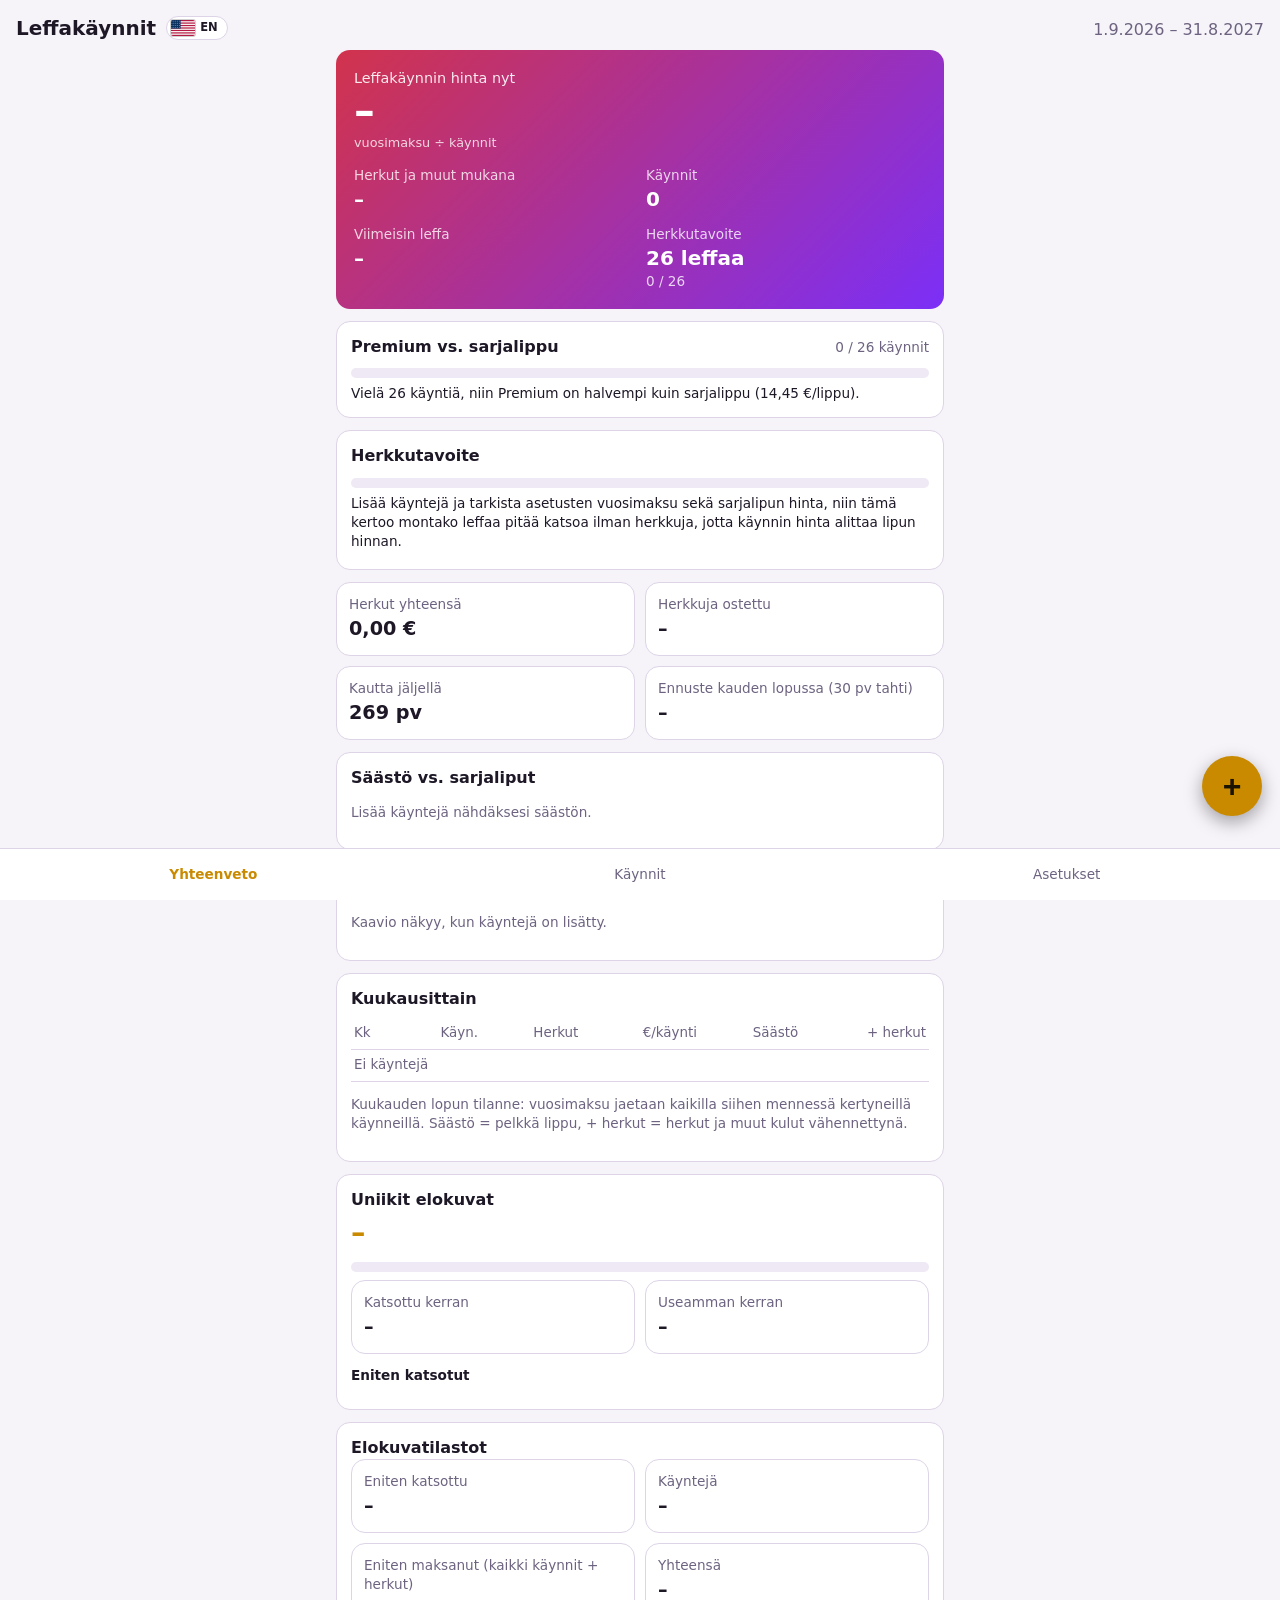
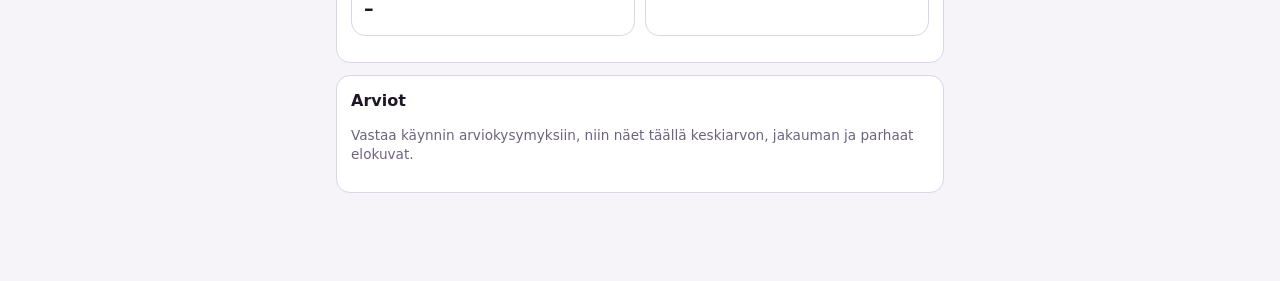
==== commit be142e5d: "v27: unique movie stats, questionnaire ratings 0-10, title autocomplete" ====
--- a/index.html
+++ b/index.html
@@ -8,7 +8,7 @@
   <link rel="manifest" href="manifest.webmanifest">
   <link rel="icon" href="icon.svg" type="image/svg+xml">
   <link rel="apple-touch-icon" href="icon.svg">
-  <link rel="stylesheet" href="style.css?v=26">
+  <link rel="stylesheet" href="style.css?v=27">
 </head>
 <body>
   <header class="top">
@@ -113,6 +113,25 @@
       </div>
 
       <div class="card">
+        <div class="row-between">
+          <strong data-i18n="uniqueMovies">Uniikit elokuvat</strong>
+          <span id="unique-label" class="muted small"></span>
+        </div>
+        <div class="row-between">
+          <div class="rating-avg" id="unique-count">–</div>
+          <div class="small muted" id="unique-sub"></div>
+        </div>
+        <div class="bar"><div id="unique-bar"></div></div>
+        <div class="grid unique-grid">
+          <div class="stat"><div class="muted small" data-i18n="watchedOnce">Katsottu kerran</div><div class="val" id="unique-once">–</div></div>
+          <div class="stat"><div class="muted small" data-i18n="watchedAgain">Useamman kerran</div><div class="val" id="unique-repeat">–</div></div>
+        </div>
+        <div class="small muted" id="unique-rewatches"></div>
+        <div class="small"><strong data-i18n="topMovies">Eniten katsotut</strong></div>
+        <ul class="rating-list" id="unique-top"></ul>
+      </div>
+
+      <div class="card">
         <strong data-i18n="movieStats">Elokuvatilastot</strong>
         <div class="grid">
           <div class="stat">
@@ -135,7 +154,7 @@
       </div>
 
       <div class="card">
-        <strong data-i18n="ratings">Arvosanat</strong>
+        <strong data-i18n="ratings">Arviot</strong>
         <div id="ratings"></div>
       </div>
     </section>
@@ -220,7 +239,11 @@
       <h2 id="dialog-title" data-i18n="newVisit">Uusi käynti</h2>
       <input type="hidden" name="id">
       <label><span data-i18n="dialogDate">Päivä</span><input name="date" type="date" required></label>
-      <label><span data-i18n="dialogMovie">Elokuva</span><input name="title" type="text" required list="titles" autocomplete="off"></label>
+      <label>
+        <span data-i18n="dialogMovie">Elokuva</span>
+        <input name="title" type="text" required list="titles" autocomplete="off">
+        <div id="title-suggestion" class="small" hidden></div>
+      </label>
       <datalist id="titles"></datalist>
       <label><span data-i18n="dialogTheater">Teatteri (valinnainen)</span><input name="theater" type="text" list="theaters" autocomplete="off"></label>
       <datalist id="theaters"></datalist>
@@ -229,14 +252,9 @@
         <label><span data-i18n="dialogOther">Muut kulut €</span><input name="other" type="text" inputmode="decimal" pattern="[0-9]*[.,]?[0-9]{0,2}" placeholder="0,00" data-i18n-placeholder="zeroAmount"></label>
       </div>
       <div class="rating-field">
-        <span data-i18n="dialogRating">Arvosana (valinnainen)</span>
-        <div class="stars" id="rating-stars" role="radiogroup" aria-label="Arvosana" data-i18n-aria="dialogRating">
-          <button type="button" role="radio" data-v="1" aria-label="1 tähti" data-i18n-aria="ratingAria1">★</button>
-          <button type="button" role="radio" data-v="2" aria-label="2 tähteä" data-i18n-aria="ratingAria2">★</button>
-          <button type="button" role="radio" data-v="3" aria-label="3 tähteä" data-i18n-aria="ratingAria3">★</button>
-          <button type="button" role="radio" data-v="4" aria-label="4 tähteä" data-i18n-aria="ratingAria4">★</button>
-          <button type="button" role="radio" data-v="5" aria-label="5 tähteä" data-i18n-aria="ratingAria5">★</button>
-        </div>
+        <span data-i18n="dialogRating">Arvio (valinnainen)</span>
+        <div class="small muted" data-i18n="ratingInstructions">Vastaa haluamiisi kysymyksiin. Kokonaisarvio lasketaan vastausten keskiarvona asteikolla 0–10.</div>
+        <div id="rating-questions"></div>
         <input type="hidden" name="rating">
       </div>
       <label><span data-i18n="dialogNote">Muistiinpano</span><input name="note" type="text" placeholder="esim. 4DX, seuralainen…" data-i18n-placeholder="dialogNotePlaceholder"></label>
@@ -252,6 +270,6 @@
 
   <div id="toast" class="toast" hidden></div>
 
-  <script src="app.js?v=26"></script>
+  <script src="app.js?v=27"></script>
 </body>
 </html>
--- a/style.css
+++ b/style.css
@@ -179,17 +179,36 @@
 .months.compare td:first-child { color: var(--muted); }
 .months.compare th { font-size: .8rem; }
 .rating-field { display: flex; flex-direction: column; gap: 4px; font-size: .85rem; color: var(--muted); }
-.stars { display: flex; gap: 4px; }
-.stars button {
-  font-size: 1.9rem; line-height: 1; width: 44px; height: 44px; padding: 0; cursor: pointer;
-  background: none; border: 0; color: var(--border);
-}
-.stars button.on { color: var(--accent); }
-.stars-small { color: var(--accent); letter-spacing: 1px; }
+.q-row { margin-top: 8px; }
+.q-label { color: var(--text); font-weight: 600; }
+.q-opts { display: flex; flex-wrap: wrap; gap: 4px; margin-top: 4px; }
+.q-opt {
+  font: inherit; font-size: .8rem; min-width: 40px; padding: 7px 9px; cursor: pointer;
+  background: var(--surface-2); color: var(--muted); border: 1px solid var(--border); border-radius: 9px;
+}
+.q-opt:hover { border-color: var(--accent); }
+.q-opt.on { background: var(--accent); color: #1a1300; border-color: transparent; font-weight: 700; }
+.q-ends { display: flex; justify-content: space-between; width: 100%; max-width: 232px; font-size: .72rem; }
+.rating-total { margin-top: 10px; color: var(--text); }
+.rating-total strong { color: var(--accent); }
+.link-btn {
+  background: none; border: 0; padding: 0; font: inherit; font-weight: 700; color: var(--accent);
+  text-decoration: underline; cursor: pointer;
+}
+.unique-grid { margin-top: 8px; }
+.score-chip {
+  display: inline-block; background: var(--surface-2); border: 1px solid var(--border);
+  border-radius: 99px; padding: 0 7px; font-size: .8rem; font-weight: 700; color: var(--accent);
+}
+.q-avg-row {
+  display: grid; grid-template-columns: minmax(84px, 1fr) 1fr 32px;
+  align-items: center; gap: 8px; font-size: .8rem; margin-top: 6px;
+}
+.q-avg-count { margin-bottom: 4px; }
 .rating-summary { display: flex; align-items: baseline; gap: 10px; margin: 6px 0 10px; }
 .rating-avg { font-size: 1.8rem; font-weight: 800; color: var(--accent); }
 .dist { display: flex; flex-direction: column; gap: 4px; margin-bottom: 12px; }
-.dist-row { display: grid; grid-template-columns: 34px 1fr 24px; align-items: center; gap: 8px; font-size: .8rem; }
+.dist-row { display: grid; grid-template-columns: 40px 1fr 24px; align-items: center; gap: 8px; font-size: .8rem; }
 .dist-row span:last-child { text-align: right; color: var(--muted); }
 .dist-bar { height: 8px; background: var(--surface-2); border-radius: 99px; overflow: hidden; }
 .dist-bar > div { height: 100%; background: var(--accent); border-radius: 99px; }
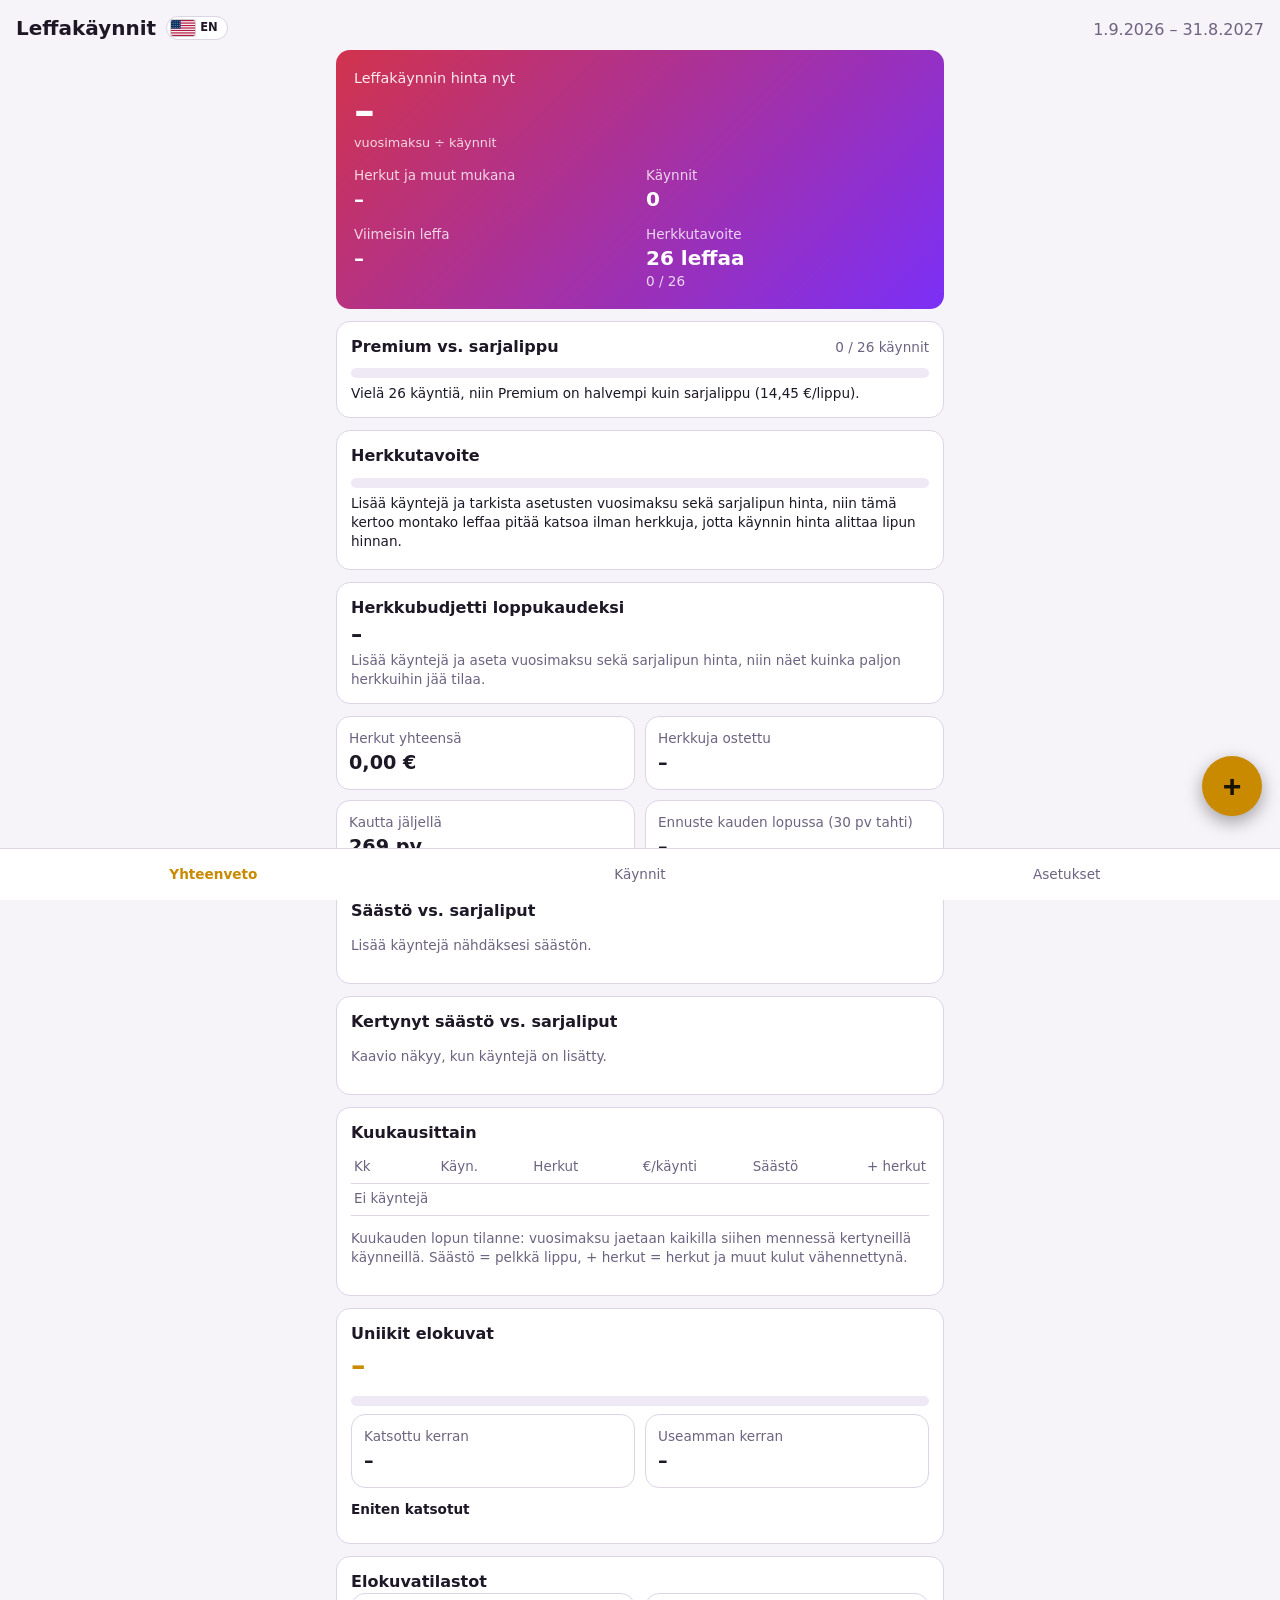
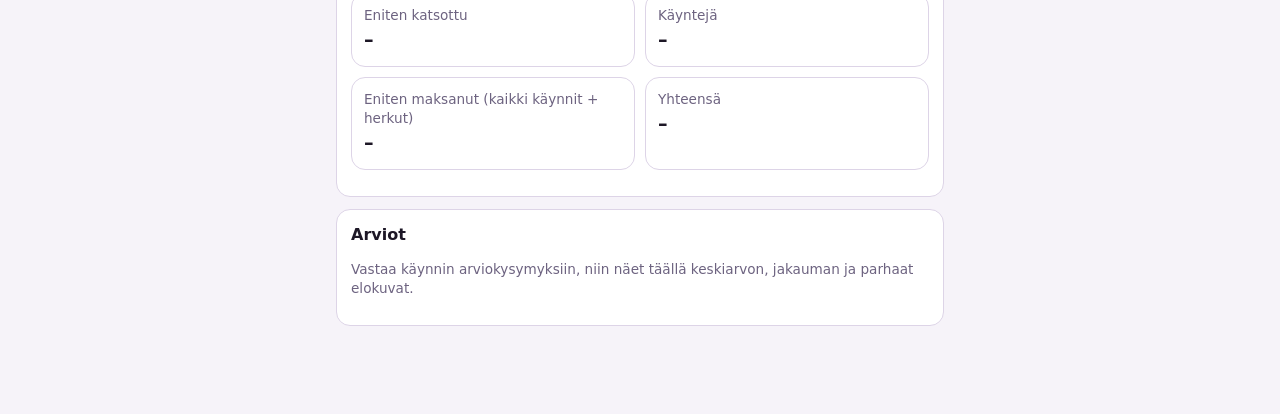
==== commit a2a3d803: "v29: herkkubudjetti loppukaudeksi (keskihinta alle lipun hinnan)" ====
--- a/index.html
+++ b/index.html
@@ -8,7 +8,7 @@
   <link rel="manifest" href="manifest.webmanifest">
   <link rel="icon" href="icon.svg" type="image/svg+xml">
   <link rel="apple-touch-icon" href="icon.svg">
-  <link rel="stylesheet" href="style.css?v=27">
+  <link rel="stylesheet" href="style.css?v=29">
 </head>
 <body>
   <header class="top">
@@ -79,6 +79,14 @@
         <div class="bar"><div id="sg-bar"></div></div>
         <div id="sg-text" class="small"></div>
         <div id="sg-budget" class="small muted"></div>
+      </div>
+
+      <div class="card" id="treat-allowance" hidden>
+        <strong data-i18n="treatAllowanceTitle">Herkkubudjetti loppukaudeksi</strong>
+        <div class="big" id="ta-value">–</div>
+        <div class="small" id="ta-total"></div>
+        <div class="small muted" id="ta-text"></div>
+        <div class="small muted" id="ta-basis"></div>
       </div>
 
       <div class="grid">
@@ -270,6 +278,6 @@
 
   <div id="toast" class="toast" hidden></div>
 
-  <script src="app.js?v=27"></script>
+  <script src="app.js?v=29"></script>
 </body>
 </html>
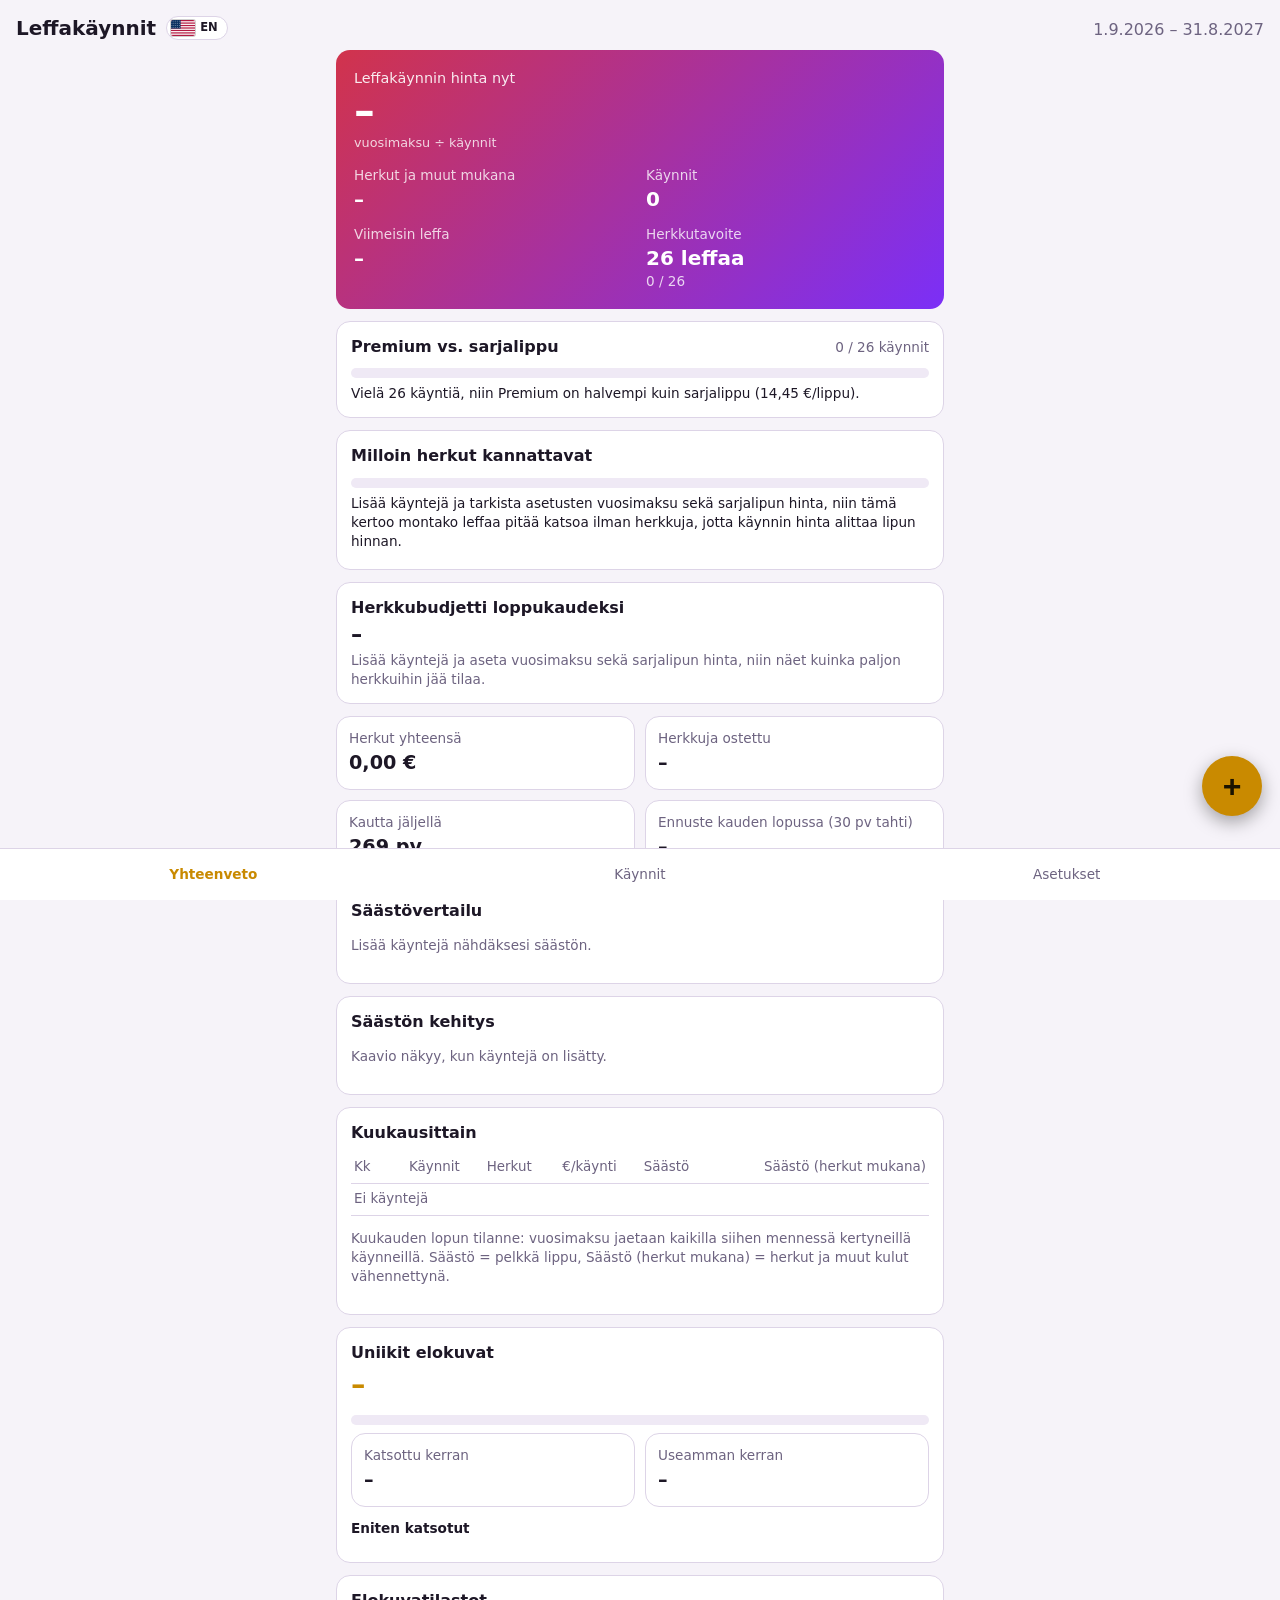
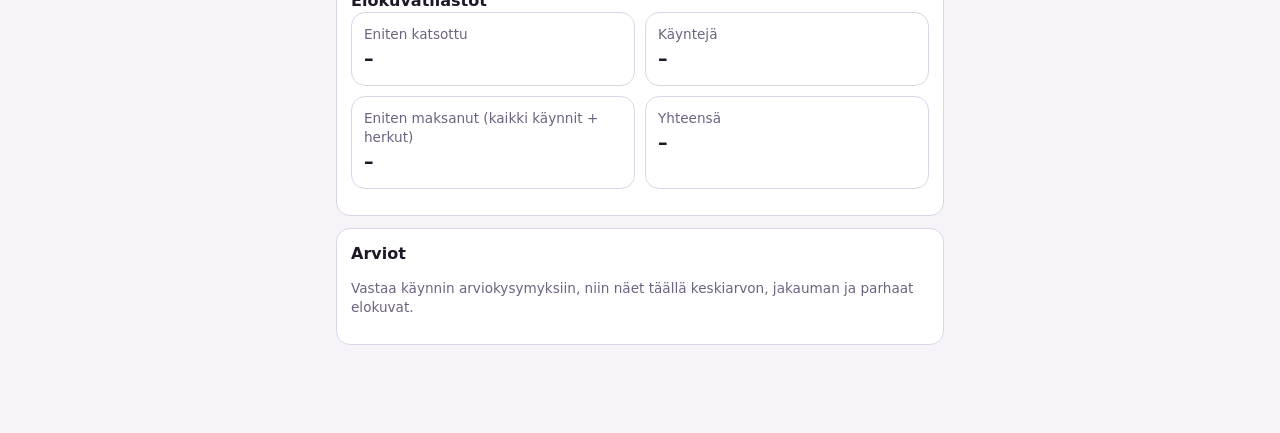
==== commit 8698a045: "v30: selkeämmät valikko- ja lomaketekstit, kielenvaihdon varmuuskopiotila" ====
--- a/index.html
+++ b/index.html
@@ -8,7 +8,7 @@
   <link rel="manifest" href="manifest.webmanifest">
   <link rel="icon" href="icon.svg" type="image/svg+xml">
   <link rel="apple-touch-icon" href="icon.svg">
-  <link rel="stylesheet" href="style.css?v=29">
+  <link rel="stylesheet" href="style.css?v=30">
 </head>
 <body>
   <header class="top">
@@ -73,7 +73,7 @@
 
       <div class="card">
         <div class="row-between">
-          <strong data-i18n="treatGoalCard">Herkkutavoite</strong>
+          <strong data-i18n="treatGoalCard">Milloin herkut kannattavat</strong>
           <span id="sg-label" class="muted small"></span>
         </div>
         <div class="bar"><div id="sg-bar"></div></div>
@@ -97,12 +97,12 @@
       </div>
 
       <div class="card">
-        <strong data-i18n="savingsVsTickets">Säästö vs. sarjaliput</strong>
+        <strong data-i18n="savingsVsTickets">Säästövertailu</strong>
         <div id="savings-compare"></div>
       </div>
 
       <div class="card">
-        <strong data-i18n="accumulatedSavings">Kertynyt säästö vs. sarjaliput</strong>
+        <strong data-i18n="accumulatedSavings">Säästön kehitys</strong>
         <div id="savings-chart" class="chart"></div>
       </div>
 
@@ -112,12 +112,12 @@
         <div id="visits-chart" class="chart"></div>
         <table class="months">
           <thead><tr>
-            <th data-i18n="monthHdr">Kk</th><th data-i18n="visitsHdr">Käyn.</th><th data-i18n="snacksHdr">Herkut</th>
-            <th data-i18n="perVisitHdr">€/käynti</th><th data-i18n="savingsHdr">Säästö</th><th data-i18n="plusSnacksHdr">+ herkut</th>
+            <th data-i18n="monthHdr">Kk</th><th data-i18n="visitsHdr">Käynnit</th><th data-i18n="snacksHdr">Herkut</th>
+            <th data-i18n="perVisitHdr">€/käynti</th><th data-i18n="savingsHdr">Säästö</th><th data-i18n="plusSnacksHdr">Säästö (herkut mukana)</th>
           </tr></thead>
           <tbody id="months"></tbody>
         </table>
-        <p class="small muted" data-i18n="monthlyFootnote">Kuukauden lopun tilanne: vuosimaksu jaetaan kaikilla siihen mennessä kertyneillä käynneillä. Säästö = pelkkä lippu, + herkut = herkut ja muut kulut vähennettynä.</p>
+        <p class="small muted" data-i18n="monthlyFootnote">Kuukauden lopun tilanne: vuosimaksu jaetaan kaikilla siihen mennessä kertyneillä käynneillä. Säästö = pelkkä lippu, Säästö (herkut mukana) = herkut ja muut kulut vähennettynä.</p>
       </div>
 
       <div class="card">
@@ -184,7 +184,7 @@
         </select>
       </div>
       <form id="settings-form" class="card form">
-        <strong data-i18n="subscription">Tilaus</strong>
+        <strong data-i18n="subscription">Tilaus ja hinnat</strong>
         <label><span data-i18n="annualFee">Premium-vuosimaksu (€)</span><input name="annualFee" type="number" step="0.01" min="0" inputmode="decimal" required></label>
         <label><span data-i18n="ticketPrice">Sarjalipun hinta vertailuun (€/lippu)</span><input name="ticketPrice" type="number" step="0.01" min="0" inputmode="decimal" required></label>
         <label><span data-i18n="seasonStart">Kausi alkaa</span><input name="seasonStart" type="date" required></label>
@@ -208,7 +208,7 @@
       </div>
 
       <div class="card form">
-        <strong data-i18n="importExcel">Tuo Excelistä</strong>
+        <strong data-i18n="importExcel">Tuo käyntejä Excelistä</strong>
         <p class="small muted" data-i18n="importExcelDesc">Valitse Finnkino_Premium_Seuranta.xlsx. Sovellus lukee välilehden, jossa on sarakkeet Päivä, Elokuva ja Herkut €.</p>
         <input id="xlsx-file" type="file" accept=".xlsx,.xls,.csv">
         <div id="import-result" class="small"></div>
@@ -225,7 +225,7 @@
         <div id="ios-hint" class="small muted" hidden data-i18n="iosHint">iPhone/iPad: lisää sovellus Koti-valikkoon (Jaa → Lisää Koti-valikkoon), jotta selain ei poista tietoja 7 päivän käyttämättömyyden jälkeen. Varmuuskopioi säännöllisesti (Lataa varmuuskopio → Mail).</div>
         <div class="actions">
           <button id="export-json" class="btn" type="button" data-i18n="downloadBackup">Lataa varmuuskopio (.json)</button>
-          <button id="copy-backup" class="btn" type="button" data-i18n="copyClipboard">Kopioi leikepöydälle</button>
+          <button id="copy-backup" class="btn" type="button" data-i18n="copyClipboard">Kopioi varmuuskopio leikepöydälle</button>
         </div>
         <label class="btn file-btn" data-i18n="restoreBackup">Palauta varmuuskopio<input id="import-json" type="file" accept=".json,application/json" hidden></label>
         <button id="export-csv" class="btn" type="button" data-i18n="exportCsv">Vie CSV (Exceliin)</button>
@@ -246,7 +246,7 @@
     <form id="visit-form" method="dialog" class="form">
       <h2 id="dialog-title" data-i18n="newVisit">Uusi käynti</h2>
       <input type="hidden" name="id">
-      <label><span data-i18n="dialogDate">Päivä</span><input name="date" type="date" required></label>
+      <label><span data-i18n="dialogDate">Käyntipäivä</span><input name="date" type="date" required></label>
       <label>
         <span data-i18n="dialogMovie">Elokuva</span>
         <input name="title" type="text" required list="titles" autocomplete="off">
@@ -256,8 +256,8 @@
       <label><span data-i18n="dialogTheater">Teatteri (valinnainen)</span><input name="theater" type="text" list="theaters" autocomplete="off"></label>
       <datalist id="theaters"></datalist>
       <div class="two">
-        <label><span data-i18n="dialogSnacks">Herkut €</span><input name="snacks" type="text" inputmode="decimal" pattern="[0-9]*[.,]?[0-9]{0,2}" placeholder="0,00" data-i18n-placeholder="zeroAmount"></label>
-        <label><span data-i18n="dialogOther">Muut kulut €</span><input name="other" type="text" inputmode="decimal" pattern="[0-9]*[.,]?[0-9]{0,2}" placeholder="0,00" data-i18n-placeholder="zeroAmount"></label>
+        <label><span data-i18n="dialogSnacks">Herkut yhteensä €</span><input name="snacks" type="text" inputmode="decimal" pattern="[0-9]*[.,]?[0-9]{0,2}" placeholder="0,00" data-i18n-placeholder="zeroAmount"></label>
+        <label><span data-i18n="dialogOther">Muut kulut yhteensä €</span><input name="other" type="text" inputmode="decimal" pattern="[0-9]*[.,]?[0-9]{0,2}" placeholder="0,00" data-i18n-placeholder="zeroAmount"></label>
       </div>
       <div class="rating-field">
         <span data-i18n="dialogRating">Arvio (valinnainen)</span>
@@ -278,6 +278,6 @@
 
   <div id="toast" class="toast" hidden></div>
 
-  <script src="app.js?v=29"></script>
+  <script src="app.js?v=30"></script>
 </body>
 </html>
